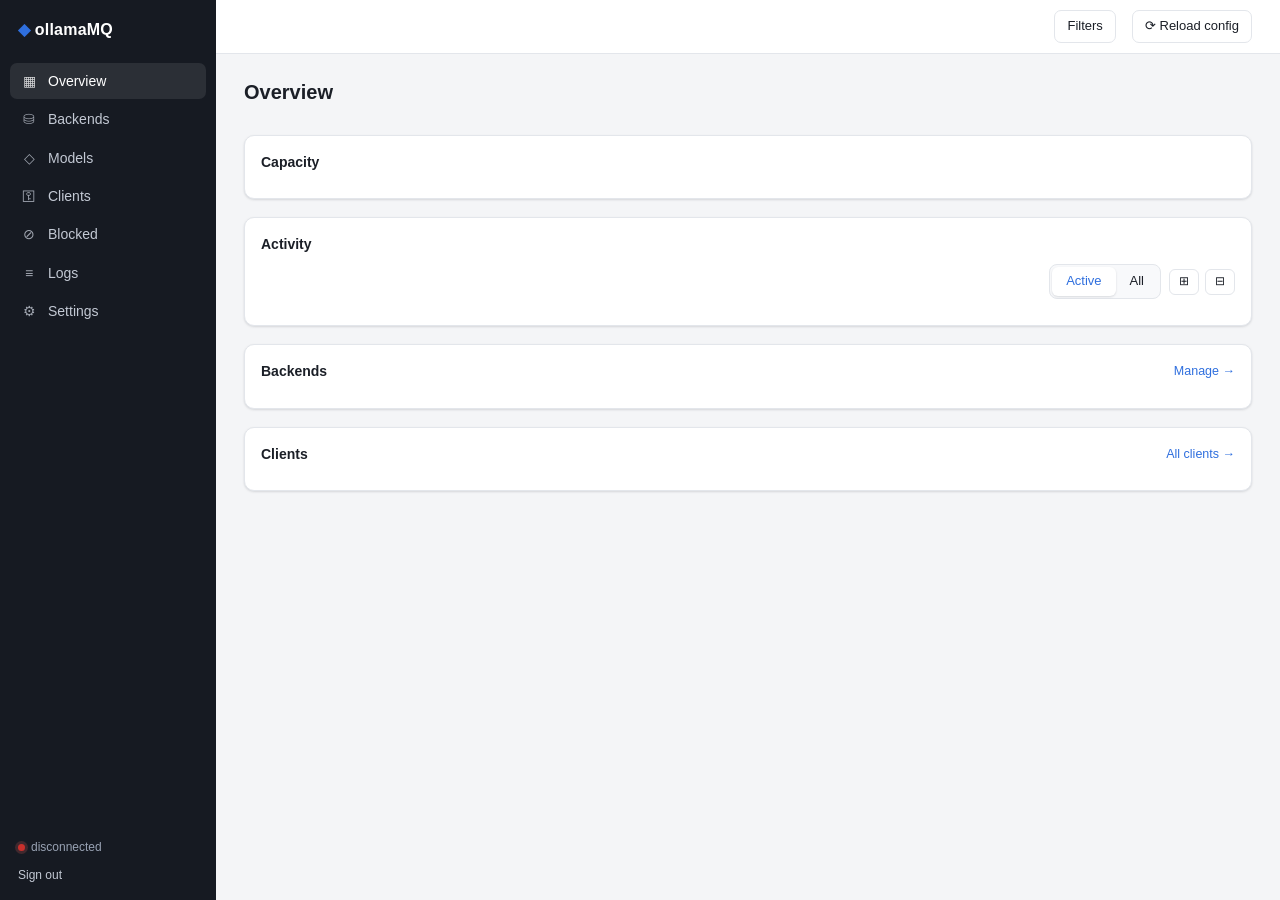
==== src/web/index.html @ c0bee3aa "audit: flags in every live view — logs, Activity, viewer, Settings The flagging surfaces from the ap" ====
<!doctype html>
<html lang="en">
<head>
<meta charset="utf-8">
<meta name="viewport" content="width=device-width, initial-scale=1">
<title>ollamaMQ</title>
<link rel="stylesheet" href="app.css">
<link rel="icon" href="favicon.svg" type="image/svg+xml">
<link rel="apple-touch-icon" href="apple-touch-icon.png">
</head>
<body>
<div class="shell">
  <aside class="nav" id="sidebar">
    <div class="brand"><span class="brand-mark">◆</span> ollamaMQ <span class="version" id="version"></span>
      <button class="nav-close" data-action="nav-close" aria-label="Close menu">✕</button></div>
    <nav>
      <a href="#overview" data-page="overview"><span class="ico">▦</span>Overview</a>
      <a href="#backends" data-page="backends"><span class="ico">⛁</span>Backends</a>
      <a href="#models" data-page="models"><span class="ico">◇</span>Models<span class="count" id="nav-models"></span></a>
      <a href="#clients" data-page="clients"><span class="ico">⚿</span>Clients<span class="count" id="nav-clients"></span></a>
      <a href="#blocked" data-page="blocked"><span class="ico">⊘</span>Blocked<span class="count" id="nav-blocked"></span></a>
      <a href="#logs" data-page="logs"><span class="ico">≡</span>Logs<span class="count" id="nav-logs"></span></a>
      <a href="#settings" data-page="settings"><span class="ico">⚙</span>Settings<span class="count" id="nav-settings"></span></a>
    </nav>
    <div class="nav-foot">
      <span class="live" id="live"><span class="dot"></span>live</span>
      <div class="whoami"><span id="whoami"></span>
        <button class="linkbtn signout" data-action="logout">Sign out</button></div>
    </div>
  </aside>
  <div class="nav-backdrop" data-action="nav-close"></div>

  <main>
    <header class="topbar">
      <button class="nav-toggle" id="nav-toggle" data-action="nav-open" aria-label="Open menu" aria-controls="sidebar" aria-expanded="false">☰</button>
      <span class="top-title" id="top-title">Overview</span>
      <div class="stats" id="stats"></div>
      <button class="btn" id="ov-filters" data-action="filters" title="Time, clients, backends and models">Filters<span class="fdot" id="f-dot" hidden></span></button>
      <button class="btn reload" data-action="reload-config" title="Re-read appconf.yaml and apply it" aria-label="Reload config">⟳<span class="reload-label"> Reload config</span></button>
    </header>

    <section class="page" id="page-overview">
      <div class="page-h">
        <h1>Overview</h1>
      </div>
      <div class="ov-status" id="ov-status"></div>
      <div class="panel"><div class="panel-h"><h2>Capacity</h2></div><div id="ov-capacity"></div></div>
      <div class="panel"><div class="panel-h"><h2>Activity</h2></div>
        <div id="ov-timeline"></div>
        <div class="page-tools" id="ov-req-tools">
          <div class="seg" id="ov-req-show" role="radiogroup" aria-label="Requests shown">
            <label><input type="radio" name="req-show" value="active" checked><span>Active</span></label>
            <label><input type="radio" name="req-show" value="all"><span>All</span></label>
          </div>
          <span class="btn-group" id="ov-fold">
            <button class="btn sm" data-action="fold-all" title="Expand all conversations" aria-label="Expand all conversations">⊞</button>
            <button class="btn sm" data-action="fold-none" title="Collapse all conversations" aria-label="Collapse all conversations">⊟</button>
          </span>
        </div>
        <div id="ov-now"></div></div>
      <div class="panel"><div class="panel-h"><h2>Backends</h2><a href="#backends" class="more">Manage →</a></div><div class="tscroll" id="ov-backends"></div></div>
      <div class="panel"><div class="panel-h"><h2>Clients</h2><a href="#clients" class="more">All clients →</a></div><div class="tscroll" id="ov-clients"></div></div>
    </section>

    <section class="page" id="page-backends">
      <div class="page-h">
        <h1>Backends</h1>
        <div class="page-tools"><button class="btn primary" data-action="add-backend" id="bk-add-backend" hidden>+ Add backend</button></div>
      </div>
      <div class="panel flush" id="backends"></div>
    </section>

    <section class="page" id="page-models">
      <div class="page-h">
        <h1>Models</h1>
        <div class="page-tools">
          <div class="seg" id="model-mode" role="radiogroup" aria-label="Policy">
            <label><input type="radio" name="model-mode" value="deny" checked><span>Serve all except hidden</span></label>
            <label><input type="radio" name="model-mode" value="allow"><span>Serve only allowed</span></label>
          </div>
          <button class="btn primary" data-action="add-rule">+ Add rule</button>
        </div>
      </div>
      <p class="hint">Hidden models are left out of <code>/v1/models</code> and <code>/api/tags</code>, and requests for them get <code>404 model not found</code> at once.
        A rule can apply to every backend or only some — then the model is still served by the others.</p>
      <div class="split models-split">
        <div class="panel flush">
          <div class="panel-toolbar">
            <input type="search" id="model-search" placeholder="Search models…" autocomplete="off">
            <div class="seg" id="model-show">
              <label><input type="radio" name="model-show" value="all" checked><span>All</span></label>
              <label><input type="radio" name="model-show" value="served"><span>Served</span></label>
              <label><input type="radio" name="model-show" value="hidden"><span>Hidden</span></label>
            </div>
          </div>
          <div id="model-list"></div>
        </div>
        <div class="panel" id="model-rules"></div>
      </div>
    </section>

    <section class="page" id="page-clients">
      <div class="page-h">
        <h1>Clients</h1>
        <div class="page-tools">
          <div class="seg" id="client-filter" role="radiogroup" aria-label="Show">
            <label><input type="radio" name="client-filter" value="all" checked><span>All</span></label>
            <label><input type="radio" name="client-filter" value="registered"><span>Registered</span></label>
            <label><input type="radio" name="client-filter" value="unregistered"><span>Unregistered</span></label>
          </div>
          <button class="btn" id="client-expand" data-action="expand-clients">Expand all</button>
          <button class="btn primary" data-action="new-client">+ New client</button>
        </div>
      </div>
      <p class="hint"><b>Registered</b> clients authenticate with their API keys and keep their settings across restarts.
        <b>Unregistered</b> ids come from <code>X-User-ID</code> (or the client's IP) and are shown while active.
        Open a client to manage its keys. A client or key marked <span class="badge warn">redacted</span> keeps its log
        entries but stores no request/response text; any single request can opt out the same way by sending the
        <code>X-Redact-Log</code> header. Requests send their key as
        <code>Authorization: Bearer &lt;key&gt;</code> or <code>X-Api-Key: &lt;key&gt;</code>.</p>
      <div class="panel flush" id="client-list"></div>
    </section>

    <section class="page" id="page-blocked">
      <h1>Blocked</h1>
      <div class="grid3">
        <div class="panel"><div class="panel-h"><h2>Disabled clients</h2></div><div id="blocked-clients"></div></div>
        <div class="panel"><div class="panel-h"><h2>Blocked ids</h2></div><div id="blocked-users"></div></div>
        <div class="panel"><div class="panel-h"><h2>IP addresses</h2></div><div id="blocked-ips"></div></div>
      </div>
    </section>

    <section class="page" id="page-logs">
      <div class="page-h">
        <h1>Logs</h1>
        <div class="toolbar">
          <input type="search" id="log-filter" placeholder="Filter by name, user, model, backend, info…" autocomplete="off">
          <div class="seg" id="log-group" role="radiogroup" aria-label="One row per conversation or per request">
            <label><input type="radio" name="log-group" value="session" checked><span>By conversation</span></label>
            <label><input type="radio" name="log-group" value="request"><span>By request</span></label>
          </div>
          <div class="seg" id="log-flag" role="radiogroup" aria-label="Show only flagged rows">
            <label><input type="radio" name="log-flag" value="all" checked><span>All</span></label>
            <label><input type="radio" name="log-flag" value="flagged"><span>⚑ Flagged</span></label>
          </div>
          <select id="log-dir">
            <option value="">All</option><option value="awaiting">Awaiting response</option><option value="CTL">Control</option>
          </select>
          <label class="check"><input type="checkbox" id="log-pause"> Pause</label>
        </div>
      </div>
      <div class="panel flush" id="logs"></div>
    </section>

    <section class="page" id="page-settings">
      <div class="page-h">
        <h1>Settings</h1>
        <div class="page-tools" id="set-tools"></div>
      </div>
      <p class="hint">Changes are saved into <code>appconf.yaml</code> itself; the previous version is kept as <code>appconf.yaml.bak</code> for “Undo last save”. Saving rewrites the file, so its comments do not survive it.
        Most apply at once; the ones marked <span class="badge warn">restart</span> wait for a restart.
        Backends are managed on the <a href="#backends">Backends page</a>.</p>
      <div id="set-banner"></div>
      <div id="set-form"></div>
      <p class="hint" id="set-version"></p>
      <datalist id="dl-set-models"></datalist>
    </section>
  </main>
</div>

<!-- Dialogs -->
<dialog id="dlg-filters">
  <form method="dialog">
    <h3>Filters</h3>
    <p>Applies to every panel on the Overview page.</p>
    <div id="f-time"></div>
    <div id="f-mode"></div>
    <div class="ftwo"><div id="f-clients"></div><div id="f-backends"></div></div>
    <div id="f-models"></div>
    <div id="f-priority"></div>
    <div class="dlg-actions">
      <button type="button" class="linkbtn" id="f-reset">Reset to defaults</button>
      <span style="flex:1"></span>
      <button value="cancel" class="btn" formnovalidate>Cancel</button>
      <button value="ok" class="btn primary">Apply</button>
    </div>
  </form>
</dialog>

<dialog id="dlg-client">
  <form method="dialog" data-form="client">
    <h3 data-title>New client</h3>
    <label>Name <input name="name" required pattern="[A-Za-z0-9._\-]{1,64}" placeholder="e.g. codex-laptop" autocomplete="off"></label>
    <p class="field-hint">Letters, digits, <code>. _ -</code>. Requests with this client's keys queue under this name.</p>
    <label>Note <input name="note" placeholder="optional" autocomplete="off"></label>
    <label class="check" data-only="edit"><input type="checkbox" name="disabled"> Disabled — its keys are rejected with 403</label>
    <label class="check" data-only="edit"><input type="checkbox" name="redact_log"> Redact log — do not save request/response text for this client</label>
    <p class="field-hint" data-only="edit">Log entries are still written — user, model, backend, status, size, session,
      timing — only the captured body text is left out, here and for every key of this client. Any single request can
      opt out the same way by sending the <code>X-Redact-Log</code> header. Lines already in the
      log file keep what they stored.</p>
    <div class="dlg-actions"><button value="cancel" class="btn" formnovalidate>Cancel</button><button value="ok" class="btn primary" data-submit>Create</button></div>
  </form>
</dialog>

<dialog id="dlg-key">
  <form method="dialog" data-form="key">
    <h3>Add API key</h3>
    <label>Client <select name="client"></select></label>
    <div class="seg">
      <label><input type="radio" name="mode" value="generate" checked><span>Generate</span></label>
      <label><input type="radio" name="mode" value="manual"><span>Enter key</span></label>
    </div>
    <label data-only="manual">Key <input name="key" placeholder="any string, 8–256 chars, no spaces" autocomplete="off" spellcheck="false"></label>
    <label>Label <input name="label" placeholder="optional, e.g. laptop" autocomplete="off"></label>
    <label class="check"><input type="checkbox" name="redact_log"> Redact log — do not save request/response text for this key</label>
    <div class="dlg-actions"><button value="cancel" class="btn" formnovalidate>Cancel</button><button value="ok" class="btn primary">Add key</button></div>
  </form>
</dialog>

<dialog id="dlg-key-edit">
  <form method="dialog" data-form="key-edit">
    <h3 data-title>Edit key</h3>
    <label>Key <span class="keyrow"><input name="key" readonly autocomplete="off" spellcheck="false">
      <button type="button" class="iconbtn" data-action="copy-shown" title="Copy the key" aria-label="Copy the key">⧉</button></span></label>
    <p class="field-hint">The key string itself never changes — <b>Delete</b> it and hand out a new one.</p>
    <label>Label <input name="label" placeholder="optional, e.g. laptop" autocomplete="off"></label>
    <label class="check"><input type="checkbox" name="redact_log"> Redact log — do not save request/response text for this key</label>
    <p class="field-hint">A key can only switch capture off: if its client is marked
      <span class="badge warn">redacted</span>, its keys stay covered whatever they say here. The <code>X-Redact-Log</code>
      header likewise hides a single request only.</p>
    <div class="dlg-actions"><button value="cancel" class="btn" formnovalidate>Cancel</button><button value="ok" class="btn primary">Save</button></div>
  </form>
</dialog>

<dialog id="dlg-key-created">
  <form method="dialog">
    <h3>Key created</h3>
    <p>Key for <b data-client></b>. It stays visible on the client page too.</p>
    <div class="keybox"><code data-key></code><button type="button" class="iconbtn bordered" data-action="copy-created" title="Copy the key" aria-label="Copy the key">⧉</button></div>
    <div class="dlg-actions"><button value="ok" class="btn primary">Done</button></div>
  </form>
</dialog>

<dialog id="dlg-load">
  <form method="dialog" data-form="load">
    <h3 data-title>Load model</h3>
    <p class="field-hint" data-backend></p>
    <label>Model <input name="model" list="dl-models" required autocomplete="off" spellcheck="false"></label>
    <datalist id="dl-models"></datalist>
    <div class="dlg-actions"><button value="cancel" class="btn" formnovalidate>Cancel</button><button value="ok" class="btn primary" data-submit>Load</button></div>
  </form>
</dialog>

<dialog id="dlg-rule">
  <form method="dialog" data-form="rule">
    <h3>Add rule</h3>
    <label>Pattern <input name="pattern" required placeholder="e.g. *-GGUF:Q4*  or  codellama:34b" autocomplete="off" spellcheck="false"></label>
    <p class="field-hint"><code>*</code> matches anything, <code>?</code> one character; case-insensitive. Matched against the model names backends list.</p>
    <label>Action <select name="action">
      <option value="hide">Hide matching models</option>
      <option value="allow">Allow matching models (used in "Serve only allowed")</option>
    </select></label>
    <label>Applies to <select name="scope"><option value="">All backends</option></select></label>
    <div class="rule-preview" data-preview></div>
    <div class="dlg-actions"><button value="cancel" class="btn" formnovalidate>Cancel</button><button value="ok" class="btn primary" data-submit>Add rule</button></div>
  </form>
</dialog>

<dialog id="dlg-confirm">
  <form method="dialog">
    <h3 data-title>Are you sure?</h3>
    <p data-body></p>
    <div class="dlg-actions"><button value="cancel" class="btn">Cancel</button><button value="ok" class="btn danger" data-submit>Confirm</button></div>
  </form>
</dialog>

<dialog id="dlg-log" class="logview">
  <div class="lv-head">
    <div class="lv-title"><b data-title>Conversation</b><span class="lv-sub" data-sub></span></div>
    <div class="lv-tools">
      <div class="seg" id="lv-fmt" role="radiogroup" aria-label="Format" title="Raw stores as captured, Formatted as a transcript">
        <label><input type="radio" name="lv-fmt" value="raw"><span>Raw</span></label>
        <label><input type="radio" name="lv-fmt" value="fmt"><span>Formatted</span></label>
      </div>
      <label class="inc" title="incremental: each request shows only what it added; unchecked: the full prompt with re-sent messages dimmed"><input type="checkbox" id="lv-inc" data-action="lv-inc"> Incremental</label>
      <label class="inc" title="auto-refresh: check for new turns every few seconds — open blocks, folds and your scroll position are kept"><input type="checkbox" id="lv-auto" data-action="lv-auto"> Auto-refresh</label>
      <button class="btn sm" id="lv-dl" title="download this conversation (the format above decides which)">⤓ Download</button>
      <button class="btn sm" id="lv-jump" title="show the request tree">≣ Jump</button>
      <button class="btn sm" id="lv-reload" title="reload — pull in the newest turns">⟳</button>
      <div class="lv-nav">
        <button class="btn sm" id="lv-first" title="first request" aria-label="first request">⏮</button>
        <button class="btn sm" id="lv-prev" title="previous request" aria-label="previous request">‹</button>
        <button class="btn sm" id="lv-next" title="next request" aria-label="next request">›</button>
        <button class="btn sm" id="lv-last" title="last request" aria-label="last request">⏭</button>
      </div>
    </div>
    <button class="btn sm lv-close" data-action="log-close" aria-label="Close">X</button>
  </div>
  <div class="lv-shell">
    <div class="lv-body"><div class="lv-wrap" data-content></div></div>
    <div class="lv-grip" id="lv-grip" role="separator" aria-orientation="vertical" tabindex="0"
      aria-label="Resize the request tree" title="Drag to resize the tree · double-click or Home to reset" hidden></div>
    <aside class="lv-rail" id="lv-rail" aria-label="Jump to request" hidden></aside>
  </div>
</dialog>

<dialog id="dlg-backend">
  <form method="dialog" data-form="backend">
    <h3 data-title>Add backend</h3>
    <label>URL <input name="url" required placeholder="http://192.168.1.20:8000" autocomplete="off" spellcheck="false"></label>
    <p class="field-hint" data-only="edit">The address identifies the backend; to change it, remove this one and add the new address.</p>
    <label>Name <input name="name" maxlength="40" placeholder="optional, e.g. gpu-box" autocomplete="off"></label>
    <p class="field-hint">Shown instead of the address everywhere in the UI.</p>
    <label>Token <input name="token" type="password" autocomplete="new-password" placeholder="optional"></label>
    <p class="field-hint">Sent to the backend as <code>Authorization: Bearer …</code>.</p>
    <label class="check" data-only="token-set"><input type="checkbox" name="clear_token"> Remove the saved token</label>
    <label>Type <select name="kind">
      <option value="">Detect automatically</option>
      <option value="systemone">System One (Laya and other servers that list no models)</option>
    </select></label>
    <label class="check"><input type="checkbox" name="redact_log"> Redact log — do not save response text from this backend</label>
    <p class="field-hint">Log entries stay — user, model, status, size, timing — only the captured response text is
      left out. A request's own text is logged before a backend is chosen, so it is covered by the client/key
      setting, not by this one.</p>
    <div class="test-row"><button type="button" class="btn sm" data-action="test-backend">Test connection</button><span class="test-result" data-test></span></div>
    <div class="dlg-actions"><button value="cancel" class="btn" formnovalidate>Cancel</button><button value="ok" class="btn primary" data-submit>Add backend</button></div>
  </form>
</dialog>

<dialog id="dlg-password">
  <form method="dialog" data-form="password">
    <h3>Change admin password</h3>
    <label>Current password <input name="current" type="password" required autocomplete="current-password"></label>
    <label>New password <input name="new" type="password" required minlength="12" autocomplete="new-password"></label>
    <p class="field-hint">At least 12 characters. Stored as an argon2id hash in <code>appconf.yaml</code>; it replaces the password from the environment or appconf.yaml (delete the hash and restart to get it back).</p>
    <label>Repeat new password <input name="repeat" type="password" required minlength="12" autocomplete="new-password"></label>
    <label class="check"><input type="checkbox" name="others" checked> Sign out all other sessions</label>
    <div class="dlg-actions"><button value="cancel" class="btn" formnovalidate>Cancel</button><button value="ok" class="btn primary">Change password</button></div>
  </form>
</dialog>

<div class="toasts" id="toasts"></div>

<script src="app.js"></script>
</body>
</html>
---- src/web/app.css ----
:root {
  --bg: #f4f5f7;
  --surface: #ffffff;
  --surface-2: #f8f9fb;
  --border: #e3e6eb;
  --text: #1b1f27;
  --muted: #667085;
  --faint: #98a2b3;
  --accent: #2f6fde;
  --accent-soft: #e8f0fd;
  --ok: #138a4c;
  --ok-soft: #e4f5ec;
  --warn: #b26b00;
  --warn-soft: #fdf1dc;
  --bad: #c9302c;
  --bad-soft: #fbe7e6;
  /* The decode stage's own green — deliberately not --ok (a softer teal, the
     colour decoding had before the short blue-prefill experiment). */
  --decode: #1baf7a;
  /* A client's context-compaction request. Every status hue is taken (blue
     waiting, amber prefill, teal decode, red error, violet/berry priority) and
     so are the eight client identity hues, so this one is deliberately neutral
     graphite and carries its meaning as a stripe pattern, not as a hue. */
  --compact: #5b6478;
  --compact-soft: #eceef2;
  --vip: #8a3ffc;
  --vip-soft: #f1e8ff;
  /* The two priority levels. Deliberately two different hues and neither a stage
     colour (blue waiting, amber prefill, teal decode, red error) nor a client
     swatch: violet for `top`, berry for `high`, grey for "no priority yet". */
  --pri-top: #7c3aed;
  --pri-high: #b0185f;
  --nav-bg: #161a22;
  --nav-text: #c3c9d4;
  --nav-active: #ffffff;
  /* Client colours on the Overview (names are always printed beside them).
     Deliberately avoids every status hue in use — accent blue (waiting),
     --warn amber (prefill), the --decode teal, --bad red (error) and --vip
     violet — so an identity swatch can never be misread as a stage. */
  --c1: #0891b2;   /* cyan  */
  --c2: #db2777;   /* pink  */
  --c3: #ea580c;   /* orange */
  --c4: #a21caf;   /* orchid */
  --c5: #65a30d;   /* lime   */
  --c6: #b08144;   /* sand   */
  --c7: #b3552e;   /* terracotta */
  --c8: #9d174d;   /* berry  */
  --c-other: #98a2b3;
  --shadow: 0 1px 2px rgba(16, 24, 40, .06), 0 1px 3px rgba(16, 24, 40, .08);
  --sans: -apple-system, BlinkMacSystemFont, "Segoe UI", Inter, Roboto, sans-serif;
  --mono: ui-monospace, "SF Mono", "JetBrains Mono", Menlo, Consolas, monospace;
  color-scheme: light;
}
@media (prefers-color-scheme: dark) {
  :root {
    --bg: #0f1218;
    --surface: #171b23;
    --surface-2: #1c212b;
    --border: #2a303c;
    --text: #e6e9ef;
    --muted: #98a2b3;
    --faint: #667085;
    --accent: #6b9cff;
    --accent-soft: #1d2a44;
    --ok: #3ccf7f;
    --ok-soft: #12291d;
    --warn: #f0b044;
    --warn-soft: #2e2412;
    --bad: #ff6b66;
    --bad-soft: #321716;
    --decode: #199e70;
    --compact: #939cb0;
    --compact-soft: #262c38;
    --vip: #b48cff;
    --vip-soft: #261b3d;
    --pri-top: #b48cff;
    --pri-high: #f472b6;
    --nav-bg: #0b0d12;
    --c1: #22d3ee;   /* cyan  */
    --c2: #f472b6;   /* pink  */
    --c3: #fb923c;   /* orange */
    --c4: #e879f9;   /* orchid */
    --c5: #a3e635;   /* lime   */
    --c6: #e6c88f;   /* sand   */
    --c7: #e07a52;   /* terracotta */
    --c8: #fb7185;   /* rose */
    --c-other: #667085;
    --shadow: none;
    color-scheme: dark;
  }
}

* { box-sizing: border-box; }
html, body { margin: 0; height: 100%; }
body {
  background: var(--bg);
  color: var(--text);
  font: 14px/1.45 var(--sans);
}
code, .mono { font-family: var(--mono); font-size: 12.5px; }
a { color: var(--accent); text-decoration: none; }
h1 { font-size: 20px; margin: 0 0 16px; font-weight: 650; }
h2 { font-size: 14px; margin: 0; font-weight: 600; }
h3 { font-size: 16px; margin: 0 0 14px; }

/* Shell */
.shell {
  display: grid; grid-template-columns: 216px minmax(0, 1fr); min-height: 100%;
  /* nav colour runs the full height even when the page outgrows the viewport */
  background: linear-gradient(to right, var(--nav-bg) 216px, transparent 216px);
}
.nav {
  background: var(--nav-bg); color: var(--nav-text);
  display: flex; flex-direction: column; position: sticky; top: 0; height: 100vh;
}
.brand { color: #fff; font-weight: 700; font-size: 16px; padding: 18px 18px 22px; letter-spacing: .2px; }
.brand-mark { color: var(--accent); }
.version { color: var(--faint); font-weight: 400; font-size: 11px; margin-left: 4px; }
.nav nav { display: flex; flex-direction: column; gap: 2px; padding: 0 10px; }
.nav nav a {
  white-space: nowrap;
  display: flex; align-items: center; gap: 10px; color: var(--nav-text);
  padding: 8px 10px; border-radius: 7px; font-weight: 500;
}
.nav nav a:hover { background: rgba(255,255,255,.05); color: #fff; }
.nav nav a.active { background: rgba(255,255,255,.09); color: var(--nav-active); }
.nav .ico { width: 18px; text-align: center; opacity: .8; }
.nav .count { margin-left: auto; font-size: 11px; background: rgba(255,255,255,.1); padding: 0 7px; border-radius: 9px; }
.nav .count:empty { display: none; }
.nav-foot { margin-top: auto; padding: 16px 18px; font-size: 12px; }
.live { display: inline-flex; align-items: center; gap: 6px; color: var(--faint); }
.live .dot { width: 7px; height: 7px; border-radius: 50%; background: var(--ok); box-shadow: 0 0 0 3px rgba(60,207,127,.18); }
.live.down .dot { background: var(--bad); box-shadow: 0 0 0 3px rgba(255,107,102,.18); }

main { min-width: 0; }
.topbar {
  display: flex; align-items: center; gap: 16px; padding: 10px 28px;
  background: var(--surface); border-bottom: 1px solid var(--border); position: sticky; top: 0; z-index: 5;
}
.stats { display: flex; flex-wrap: wrap; gap: 6px 18px; flex: 1; font-size: 13px; }
.stat { display: inline-flex; gap: 6px; align-items: baseline; color: var(--muted); }
.stat b { color: var(--text); font-variant-numeric: tabular-nums; }
.stat.q b { color: var(--warn); } .stat.ok b { color: var(--ok); } .stat.bad b { color: var(--bad); }
.stat.vip b { color: var(--vip); }
/* The window's compaction count: same graphite as the stage it counts. */
.stat.cmp, .stat.cmp b { color: var(--compact); }
.page { display: none; padding: 24px 28px 48px; max-width: 1400px; }
.page.active { display: block; }
.page-h { display: flex; align-items: center; justify-content: space-between; gap: 16px; margin-bottom: 16px; flex-wrap: wrap; }
.page-h h1 { margin: 0; }
.hint { color: var(--muted); margin: -8px 0 16px; }

/* Panels & cards */
.panel { background: var(--surface); border: 1px solid var(--border); border-radius: 10px; box-shadow: var(--shadow); padding: 16px; margin-bottom: 18px; min-width: 0; }
.panel.flush { padding: 0; overflow: hidden; }
.panel-h { display: flex; justify-content: space-between; align-items: center; margin-bottom: 10px; }
.more { font-size: 12.5px; }
.grid2 { display: grid; grid-template-columns: 1fr 1fr; gap: 18px; }
.grid2 > .panel { margin-bottom: 0; } .grid2 { margin-bottom: 18px; }

/* Tables */
table { width: 100%; border-collapse: collapse; }
th { text-align: left; font-size: 11.5px; text-transform: uppercase; letter-spacing: .5px; color: var(--muted); font-weight: 600; padding: 10px 14px; background: var(--surface-2); border-bottom: 1px solid var(--border); white-space: nowrap; }
td { padding: 9px 14px; border-bottom: 1px solid var(--border); vertical-align: middle; }
tr:last-child > td { border-bottom: none; }
td.num, th.num { text-align: right; font-variant-numeric: tabular-nums; white-space: nowrap; }
td.actions { text-align: right; white-space: nowrap; }
tr.clickable { cursor: pointer; }
tr.clickable:hover > td { background: var(--surface-2); }
tr.selected > td { background: var(--accent-soft); }
.panel:not(.flush) table td:first-child, .panel:not(.flush) table th:first-child { padding-left: 0; }
.panel:not(.flush) table td:last-child, .panel:not(.flush) table th:last-child { padding-right: 0; }
.panel:not(.flush) th { background: none; }
.empty { color: var(--faint); padding: 22px; text-align: center; }
.panel:not(.flush) .empty { padding: 14px 0; }
.dim { color: var(--muted); }
.trunc { max-width: 380px; white-space: nowrap; overflow: hidden; text-overflow: ellipsis; }

/* Badges / dots */
.badge { display: inline-block; font-size: 11px; font-weight: 600; padding: 1px 7px; border-radius: 9px; background: var(--surface-2); color: var(--muted); border: 1px solid var(--border); vertical-align: 1px; white-space: nowrap; }
.badge.ok { background: var(--ok-soft); color: var(--ok); border-color: transparent; }
.badge.warn { background: var(--warn-soft); color: var(--warn); border-color: transparent; }
.badge.bad { background: var(--bad-soft); color: var(--bad); border-color: transparent; }
.badge.vip { background: var(--vip-soft); color: var(--vip); border-color: transparent; }
.badge.accent { background: var(--accent-soft); color: var(--accent); border-color: transparent; }
/* queued: the outlined twin of the graph's hollow waiting chip */
.badge.q { background: transparent; color: var(--accent); border-color: var(--accent); }
/* decoding / generating — the stage's own teal, matching the graph chip */
.badge.dec { background: color-mix(in srgb, var(--decode) 14%, transparent); color: var(--decode); border-color: transparent; }
/* A summarization request, wherever it is named: graph row label, Details
   header, the conversation viewer's request header. */
.badge.cmp { background: var(--compact-soft); color: var(--compact); border-color: transparent; }
.tl-lab .cmp { color: var(--compact); font-weight: 700; margin-right: 4px; }
.tl-lab .unl { color: var(--faint); font-weight: 500; font-size: 10.5px; }
.det-h .cmp, .turn-h .cmp { color: var(--compact); font-weight: 700; }
/* Session priority: one glyph, colour carries the level, no pill and no word —
   the tooltip says what it means and what a click does. `top` violet ▲, `high`
   berry △, and a grey ○ for "nothing yet": every live session wears one, because
   a control that only appears once a session already has priority is not a
   control. Where it is a control it is a span with the click action, since a
   Details header is itself a button and cannot hold one. */
.pri { cursor: default; font-weight: 700; }
.pri.top { color: var(--pri-top); }
.pri.high { color: var(--pri-high); }
.pri.normal { color: var(--faint); }
.pri[data-action] { cursor: pointer; padding: 0 .18em; }
.pri[data-action]:hover { text-decoration: underline; text-underline-offset: 2px; }
/* A graph lane is 132px holding a swatch, a name and a tag already, so priority
   there is a bare glyph after the name, with the level in the tooltip. */
.tl-lab .pri { font-size: 10px; }
.ov-status .pri-count { color: var(--pri-top); font-weight: 650; }
.sdot { display: inline-block; width: 8px; height: 8px; border-radius: 50%; background: var(--faint); margin-right: 8px; vertical-align: 1px; }
.sdot.on { background: var(--ok); } .sdot.off { background: var(--bad); }
.dir { font-family: var(--mono); font-size: 11.5px; font-weight: 700; }
.dir.IN { color: var(--accent); } .dir.OUT { color: var(--ok); } .dir.CTL { color: var(--vip); }
.st-ok { color: var(--ok); } .st-bad { color: var(--bad); } .st-warn { color: var(--warn); }
.meter { display: inline-block; width: 46px; height: 6px; border-radius: 3px; background: var(--border); vertical-align: middle; margin-left: 8px; overflow: hidden; }
.meter > i { display: block; height: 100%; background: var(--warn); }

/* Buttons */
.btn {
  font: inherit; font-size: 13px; font-weight: 500; color: var(--text);
  background: var(--surface); border: 1px solid var(--border); border-radius: 7px;
  padding: 6px 12px; cursor: pointer; white-space: nowrap;
}
.btn:hover { background: var(--surface-2); }
.btn.primary { background: var(--accent); border-color: var(--accent); color: #fff; }
.btn.primary:hover { filter: brightness(1.08); }
.btn.danger { color: var(--bad); }
.btn.danger.solid, dialog .btn.danger { background: var(--bad); border-color: var(--bad); color: #fff; }
.btn.sm { font-size: 12px; padding: 3px 9px; border-radius: 6px; }
.btn.on-vip { background: var(--vip-soft); color: var(--vip); border-color: transparent; }
.btn.on-boost { background: var(--warn-soft); color: var(--warn); border-color: transparent; }
.btn:disabled { opacity: .45; cursor: default; }
.btn-group { display: inline-flex; gap: 6px; }
/* The fold pair never splits — wrap as a unit, never internally. */
#ov-fold { flex: none; flex-wrap: nowrap; }
/* .btn-group's display would override the UA [hidden] rule. */
#ov-fold[hidden] { display: none; }
/* Activity controls live under the graph, right-aligned; wrap as units. */
#ov-req-tools { justify-content: flex-end; gap: 8px; margin: 2px 0 10px; }
/* Inline label editor: sized so the Label column cannot stretch the table. */
/* Icon-only action (key reveal, copy): a square the size of a small button, no
   frame until hovered. It says nothing in words, so the name lives in `title`
   and `aria-label` — both are required wherever this class is used. */
.iconbtn { font: inherit; font-size: 14px; line-height: 1; color: var(--muted); background: none;
  border: 1px solid transparent; border-radius: 6px; width: 27px; height: 26px; padding: 0;
  cursor: pointer; vertical-align: middle; }
.iconbtn:hover { background: var(--surface-2); border-color: var(--border); color: var(--text); }
.iconbtn.bordered { border-color: var(--border); background: var(--surface); }
/* A read-only key field with its copy button beside it. */
.keyrow { display: flex; gap: 7px; align-items: center; }
.keyrow input { flex: 1; }
.linkbtn { background: none; border: none; color: var(--accent); cursor: pointer; font: inherit; padding: 0; }

/* Backends */
.bk-row > td { cursor: pointer; }
.bk-row:hover > td { background: var(--surface-2); }
.caret { display: inline-block; width: 16px; color: var(--faint); }
.bk-url { font-family: var(--mono); font-size: 12.5px; white-space: nowrap; }
.bk-name { font-weight: 600; white-space: nowrap; }
.bk-addr { font: 11.5px var(--mono); color: var(--faint); margin-left: 7px; white-space: nowrap; }
.bk-detail > td { background: var(--surface-2); padding: 14px 18px 18px 42px; }
.bk-detail-h { display: flex; align-items: center; gap: 10px; margin-bottom: 10px; flex-wrap: wrap; }
.bk-detail-h .sp { flex: 1; }
.models { display: grid; grid-template-columns: repeat(auto-fill, minmax(min(320px, 100%), 1fr)); gap: 8px; }
.model { display: flex; align-items: center; gap: 8px; background: var(--surface); border: 1px solid var(--border); border-radius: 8px; padding: 7px 10px; min-width: 0; }
.model .name { font-family: var(--mono); font-size: 12.5px; flex: 1; min-width: 0; overflow: hidden; text-overflow: ellipsis; white-space: nowrap; }
.model.loaded { border-color: color-mix(in srgb, var(--ok) 45%, var(--border)); }
.op { display: inline-flex; align-items: center; gap: 6px; }
.spin { width: 10px; height: 10px; border: 2px solid var(--warn); border-right-color: transparent; border-radius: 50%; animation: spin .8s linear infinite; }
@keyframes spin { to { transform: rotate(360deg); } }

/* Clients */
.split { display: grid; grid-template-columns: minmax(360px, 440px) minmax(0, 1fr); gap: 18px; align-items: start; }
.client-name { font-weight: 600; }
.client-sub { color: var(--muted); font-size: 12px; }
/* Clients: a key is the second level of its client's row — a band under the
   client, indented like a backend's model list. */
tr.key-row > td { background: var(--surface-2); padding-top: 7px; padding-bottom: 7px; }
tr.key-row > td.keycell { padding-left: 30px; }
.key-row .keyval { background: var(--surface); }
/* The open client row runs into its key band instead of sitting above it. */
#client-list tr.clickable.open > td { border-bottom: none; }
/* A client row carries seven controls: on a narrow page they wrap onto a
   second line inside the cell instead of pushing the table off screen. */
#client-list td.actions { white-space: normal; }
#client-list td.actions .btn-group { flex-wrap: wrap; justify-content: flex-end; }
.keyval { font-family: var(--mono); font-size: 12.5px; background: var(--surface-2); border: 1px solid var(--border); border-radius: 6px; padding: 2px 8px; word-break: break-all; }
.keycell { max-width: 340px; }
.nowrap { white-space: nowrap; }
.tscroll { overflow-x: auto; }
.section-h { display: flex; align-items: center; justify-content: space-between; margin: 6px 0 8px; }
.section-h h2 { font-size: 13px; text-transform: uppercase; letter-spacing: .5px; color: var(--muted); }

/* Logs */
.toolbar { display: flex; gap: 8px; align-items: center; flex-wrap: wrap; }
input, select {
  font: inherit; font-size: 13px; color: var(--text); background: var(--surface);
  border: 1px solid var(--border); border-radius: 7px; padding: 6px 10px;
}
input:focus, select:focus { outline: 2px solid var(--accent-soft); border-color: var(--accent); }
#log-filter { width: 300px; }
/* The group switch shares the toolbar row with the filter box, the select and
   Pause, so it drops the margin that spaces a standalone switch and matches
   their height instead of riding above the row. */
.toolbar .seg { margin-bottom: 0; }
.toolbar .seg span { padding: 4px 12px; }
.check { display: inline-flex; align-items: center; gap: 6px; color: var(--muted); font-size: 13px; }
/* Shown on the Logs page when the conversation log could not be opened at boot:
   the rows are real requests, but there is nothing behind them to open. */
.capnote {
  margin: 0 0 10px; padding: 9px 12px; border-radius: 8px; font-size: 13px;
  background: var(--warn-soft); color: var(--warn); border: 1px solid transparent;
}
.capnote code { font-family: var(--mono); font-size: 12px; }
/* The session a grouped Logs row belongs to, next to its client. */
.logs .sess { margin-left: 5px; font: 600 11px var(--mono); color: var(--accent);
  background: var(--accent-soft); border-radius: 8px; padding: 1px 6px; white-space: nowrap; }
.logs td { font-size: 13px; }
.logs td.time { font-family: var(--mono); font-size: 12px; color: var(--muted); white-space: nowrap; }

/* Dialogs */
dialog {
  border: 1px solid var(--border); border-radius: 12px; padding: 22px; width: min(460px, calc(100vw - 32px));
  background: var(--surface); color: var(--text); box-shadow: 0 20px 50px rgba(0,0,0,.25);
}
dialog::backdrop { background: rgba(10, 14, 22, .45); }
/* A modal fills the viewport, so the page behind it must not scroll or show
   its scrollbar — that bar belonged to the log entries list and misled users. */
html:has(dialog[open]) { overflow: hidden; }
dialog label:not(.check) { display: block; font-size: 12.5px; font-weight: 600; color: var(--muted); margin-bottom: 12px; }
dialog label:not(.check) input, dialog label:not(.check) select { display: block; width: 100%; margin-top: 5px; font-weight: 400; }
dialog .check { margin-bottom: 12px; }
dialog p { color: var(--muted); margin: 0 0 14px; }
/* --- Filters modal: time row, identity toggle, checkbox lists side by side. --- */
#ov-filters .fdot { width: 7px; height: 7px; border-radius: 50%; background: var(--warn); margin-left: 6px; }
#ov-filters.on { color: var(--accent); border-color: var(--accent); }
#dlg-filters { width: min(680px, 94vw); }
#dlg-filters h3 { margin: 0 0 2px; }
#dlg-filters .fhead { display: flex; align-items: baseline; gap: 10px; margin: 12px 0 5px; }
#dlg-filters .fhead b { font-size: 12.5px; color: var(--text); }
#dlg-filters .fhead .hint { font-size: 11.5px; color: var(--faint); }
#dlg-filters .frow { display: flex; gap: 8px; align-items: center; flex-wrap: wrap; }
#dlg-filters .frow .seg { margin-bottom: 0; }
#dlg-filters .fhead .ftog { margin-left: auto; font-size: 11.5px; color: var(--faint); white-space: nowrap; }
#dlg-filters .frow input[type=text] { width: 64px; margin-top: 0; display: inline; }
#dlg-filters .frow select { width: auto; margin-top: 0; }
#dlg-filters .ftwo { display: flex; gap: 18px; flex-wrap: wrap; }
#dlg-filters .ftwo > div { flex: 1 1 250px; min-width: 0; }
#dlg-filters .flist { border: 1px solid var(--border); border-radius: 8px;
  max-height: 170px; overflow: auto; margin: 5px 0 6px; padding: 3px; }
#dlg-filters .flist label.check { display: flex; align-items: center; gap: 8px;
  margin: 0; padding: 3px 8px; border-radius: 6px; font-size: 13px; font-weight: 400; }
#dlg-filters .flist label.check:hover { background: var(--surface-2); }
#dlg-filters .flist input { width: auto; margin: 0; }
#dlg-filters .fcount { font-size: 11.5px; color: var(--faint); margin: 0 0 2px; }
#dlg-filters .dlg-actions { display: flex; align-items: center; gap: 8px; }
.field-hint { font-size: 12px; margin: -6px 0 12px !important; color: var(--faint) !important; }
.dlg-actions { display: flex; justify-content: flex-end; gap: 8px; margin-top: 18px; }
.seg { display: inline-flex; border: 1px solid var(--border); border-radius: 8px; padding: 2px; margin-bottom: 14px; background: var(--surface-2); }
/* In the top bar the segment sits on the Reload button's line: no legacy
   header margin, same height as the button (32px). */
.topbar .seg { margin-bottom: 0; }
.topbar .seg span { padding: 4px 14px; }
.seg label { margin: 0 !important; color: var(--text) !important; }
.seg input { display: none !important; }
.seg span { display: block; padding: 5px 14px; border-radius: 6px; cursor: pointer; font-size: 13px; font-weight: 500; }
.seg input:checked + span { background: var(--surface); box-shadow: var(--shadow); color: var(--accent); }
.keybox { display: flex; gap: 8px; align-items: center; background: var(--surface-2); border: 1px solid var(--border); border-radius: 8px; padding: 10px 12px; }
.keybox code { flex: 1; word-break: break-all; }
dialog.drawer {
  margin: 0 0 0 auto; height: 100vh; max-height: 100vh; width: min(720px, 100vw);
  border-radius: 0; border-width: 0 0 0 1px; display: none; flex-direction: column;
}
dialog.drawer[open] { display: flex; }
dialog.drawer form { display: flex; flex-direction: column; height: 100%; min-height: 0; }
.drawer-h { display: flex; justify-content: space-between; align-items: center; margin-bottom: 12px; }
.drawer-h h3 { margin: 0; }
.kv { display: grid; grid-template-columns: max-content 1fr; gap: 6px 16px; margin: 0 0 14px; font-size: 13px; }
.kv dt { color: var(--muted); } .kv dd { margin: 0; }
pre.content {
  flex: 1; min-height: 0; overflow: auto; margin: 0; padding: 14px; background: var(--surface-2);
  border: 1px solid var(--border); border-radius: 8px; font: 12px/1.5 var(--mono); white-space: pre-wrap; word-break: break-word;
}

/* Toasts */
.toasts { position: fixed; right: 20px; bottom: 20px; display: flex; flex-direction: column; gap: 8px; z-index: 50; }
.toast {
  background: var(--surface); border: 1px solid var(--border); border-left: 4px solid var(--ok);
  border-radius: 8px; padding: 10px 14px; box-shadow: 0 8px 24px rgba(0,0,0,.15); max-width: 420px; font-size: 13px;
  animation: slide .18s ease-out;
}
.toast.bad { border-left-color: var(--bad); }
@keyframes slide { from { transform: translateY(8px); opacity: 0; } }

@media (max-width: 1100px) {
  .grid2, .split { grid-template-columns: 1fr; }
}
/* Phone-only chrome: hidden on wider screens. */
.nav-toggle, .top-title, .nav-close, .nav-backdrop { display: none; }
.nav-toggle, .nav-close {
  background: none; border: none; color: inherit; font: inherit; font-size: 20px; line-height: 1;
  width: 36px; height: 36px; border-radius: 8px; cursor: pointer; align-items: center; justify-content: center;
}
.nav-toggle:hover { background: var(--surface-2); }
.nav-close { color: var(--nav-text); margin-left: auto; font-size: 16px; }
.nav-close:hover { background: rgba(255,255,255,.08); }

@media (max-width: 720px) {
  .shell { grid-template-columns: minmax(0, 1fr); background: none; }

  /* Sidebar becomes an off-canvas drawer behind the ☰ button. */
  .nav {
    position: fixed; inset: 0 auto 0 0; width: min(280px, 84vw); height: 100%; z-index: 40;
    transform: translateX(-100%); transition: transform .2s ease; visibility: hidden;
  }
  body.nav-open .nav { transform: none; visibility: visible; box-shadow: 0 0 40px rgba(0,0,0,.35); }
  .brand { display: flex; align-items: center; gap: 6px; padding: 12px 10px 16px 18px; }
  .nav-close { display: inline-flex; }
  .nav nav a { padding: 11px 12px; }
  .nav-backdrop {
    display: block; position: fixed; inset: 0; z-index: 30; background: rgba(10, 14, 22, .45);
    opacity: 0; pointer-events: none; transition: opacity .2s ease;
  }
  body.nav-open .nav-backdrop { opacity: 1; pointer-events: auto; }
  body.nav-open { overflow: hidden; }

  /* Top bar: menu button, page title, reload; the stats wrap underneath. */
  .topbar { flex-wrap: wrap; gap: 4px 10px; padding: 8px 12px 10px; }
  .nav-toggle { display: inline-flex; margin-left: -4px; }
  .top-title { display: block; flex: 1; min-width: 0; font-weight: 650; font-size: 16px; }
  .reload-label { display: none; }
  .btn.reload { padding: 6px 10px; }
  .stats { order: 3; flex-basis: 100%; gap: 2px 12px; font-size: 12.5px; padding: 0 4px; }

  /* Page titles move to the top bar. */
  .page { padding: 14px 12px 40px; }
  .page h1 { display: none; }
  .page-h { justify-content: flex-end; margin-bottom: 12px; }
  .hint { margin: 0 4px 12px; font-size: 13px; }
  .grid2 { gap: 12px; margin-bottom: 12px; }
  .panel { margin-bottom: 12px; padding: 14px; }
  .split { grid-template-columns: minmax(0, 1fr); gap: 12px; }
  .toolbar { width: 100%; }
  #log-filter { width: auto; flex: 1 1 100%; }

  /* Tables become stacked cards: the first cell is the title, every other
     cell is "label ........ value" (labels come from data-label). */
  .panel table, .panel tbody, .panel tr, .panel td { display: block; width: 100%; }
  .panel tr:has(> th) { display: none; }
  .panel tr { padding: 10px 14px; border-bottom: 1px solid var(--border); }
  .panel:not(.flush) tr { padding-left: 0; padding-right: 0; }
  .panel tr:last-child { border-bottom: none; }
  .panel td, .panel:not(.flush) table td {
    padding: 2px 0; border: none; text-align: right; overflow-wrap: anywhere; min-width: 0;
  }
  .panel td:empty { display: none; }
  .panel td[data-label]::before {
    content: attr(data-label); float: left; margin-right: 12px;
    font: 500 12px/21px var(--sans); color: var(--muted);
  }
  /* Two selectors so this beats the desktop `.panel:not(.flush) table td`. */
  .panel td:first-child, .panel:not(.flush) table td:first-child {
    text-align: left; font-weight: 600; padding-bottom: 4px;
  }
  .client-sub { font-weight: 400; }
  /* Level 2 keys: a nested card under its client, one band not a box per cell. */
  #client-list tr.key-row { background: var(--surface-2); border: 1px solid var(--border);
    border-radius: 10px; margin: 0 6px 10px; padding: 10px 12px; }
  #client-list tr.key-row > td { background: none; border: none; padding: 0; text-align: left; }
  #client-list tr.key-row > td.keycell { padding-bottom: 6px; }
  #client-list tr.key-row .keyval { background: none; border: none; padding: 0; }
  /* The client row's controls share one line: VIP and boost keep only their
     glyph and the small buttons tighten up. */
  .btn.iconly .w { display: none; }
  #client-list td.actions { padding-top: 8px; }
  #client-list td.actions .btn.sm { padding: 3px 6px; font-size: 11.5px; }
  #client-list td.actions .btn-group { gap: 4px; }

  /* Overview summaries: fields flow inline under the title. */
  #page-overview .panel table:not(.logs) tr:not(:has(> th)),
  #client-list table tr:not(:has(> th)) {
    display: flex; flex-wrap: wrap; align-items: baseline; gap: 0 14px;
  }
  #page-overview .panel table:not(.logs) td, #client-list table td { width: auto; }
  #page-overview .panel table:not(.logs) td:first-child, #client-list table td:first-child { flex-basis: 100%; }
  #page-overview .panel table:not(.logs) td[data-label]::before,
  #client-list table td[data-label]::before { float: none; margin-right: 5px; }
  .panel td.actions, .panel:not(.flush) table td.actions { text-align: left; padding-top: 8px; white-space: normal; }
  /* Row highlights paint the whole card, not one cell; touch screens get
     no sticky hover. */
  tr.clickable:hover > td, .bk-row:hover > td, tr.selected > td { background: none; }
  tr.selected { background: var(--accent-soft); }
  .btn-group { flex-wrap: wrap; }
  .trunc { max-width: none; white-space: normal; }
  .keycell { max-width: none; }

  /* Backends: the expanded model list spans the card. */
  .bk-detail > td { padding: 10px 0 4px !important; text-align: left !important; background: none; }
  .bk-detail { background: var(--surface-2); }
  .meter { margin-left: 6px; }

  /* Logs: compact three-line entries instead of label/value rows. */
  .panel table.logs tr:not(:has(> th)) {
    display: grid; grid-template-columns: auto auto minmax(0, 1fr); gap: 2px 10px; align-items: baseline;
  }
  .panel table.logs td { padding: 0; text-align: left; font-weight: 400; }
  .panel table.logs td::before { content: none; }
  .panel table.logs td:nth-child(2) { font-weight: 600; overflow: hidden; text-overflow: ellipsis; white-space: nowrap; }
  .panel table.logs td:nth-child(4), .panel table.logs td:nth-child(5) { grid-column: span 3; font-size: 12.5px; }
  .panel table.logs td:nth-child(4) { color: var(--text); }
  .panel table.logs td.none { display: none; }
}

/* Clients page: filter + action row, three-column Blocked page. */
.page-tools { display: flex; align-items: center; gap: 10px; flex-wrap: wrap; }
.page-tools .seg { margin: 0; }
.note { color: var(--muted); background: var(--surface-2); border: 1px solid var(--border); border-radius: 8px; padding: 12px 14px; margin: 0; }
.grid3 { display: grid; grid-template-columns: repeat(3, minmax(0, 1fr)); gap: 18px; margin-bottom: 18px; }
.grid3 > .panel { margin-bottom: 0; }
.client-name .badge { margin-left: 4px; }
@media (max-width: 1100px) { .grid3 { grid-template-columns: 1fr; gap: 12px; } }
@media (max-width: 720px) {
  .page-tools { width: 100%; justify-content: space-between; }
  .page-tools .seg span { padding: 5px 10px; }
}
.client-name .mono { font-size: 13px; }

/* --- Models page --- */
.models-split { grid-template-columns: minmax(0, 1.5fr) minmax(320px, 1fr); }
.panel-toolbar { display: flex; gap: 10px; align-items: center; padding: 12px 14px; border-bottom: 1px solid var(--border); flex-wrap: wrap; }
.panel-toolbar input { flex: 1; min-width: 160px; }
.panel-toolbar .seg { margin: 0; }
.chips { display: inline-flex; flex-wrap: wrap; gap: 4px; }
.chip { font: 11.5px var(--mono); padding: 1px 7px; border-radius: 9px; background: var(--surface-2); border: 1px solid var(--border); color: var(--muted); white-space: nowrap; }
.chip.off { text-decoration: line-through; color: var(--bad); background: var(--bad-soft); border-color: transparent; }
tr.is-hidden td .mono { color: var(--faint); text-decoration: line-through; }
.model-hidden { opacity: .6; border-style: dashed; }
.model-hidden .name { text-decoration: line-through; }
.switch { position: relative; display: inline-block; width: 34px; height: 20px; cursor: pointer; vertical-align: middle; }
.switch input { opacity: 0; width: 0; height: 0; position: absolute; }
.switch span { position: absolute; inset: 0; background: var(--border); border-radius: 10px; transition: background .15s; }
.switch span::after { content: ''; position: absolute; left: 3px; top: 3px; width: 14px; height: 14px; border-radius: 50%; background: #fff; transition: transform .15s; box-shadow: 0 1px 2px rgba(0,0,0,.25); }
.switch input:checked + span { background: var(--ok); }
.switch input:checked + span::after { transform: translateX(14px); }
.rule-preview { font-size: 12.5px; color: var(--muted); background: var(--surface-2); border: 1px solid var(--border); border-radius: 8px; padding: 10px 12px; }
.rule-preview code { font-size: 12px; }
@media (max-width: 1100px) { .models-split { grid-template-columns: minmax(0, 1fr); } }
@media (max-width: 720px) {
  .panel-toolbar input { flex-basis: 100%; }
  #page-models .page-tools .seg span { padding: 5px 8px; font-size: 12px; }
}

.rules { list-style: none; margin: 0; padding: 0; }
.rules li { padding: 10px 0; border-bottom: 1px solid var(--border); }
.rules li:last-child { border-bottom: none; }
.rule-top { display: flex; justify-content: space-between; align-items: center; gap: 10px; }
.rule-top .keyval { word-break: break-all; }
.rule-meta { margin-top: 6px; display: flex; flex-wrap: wrap; gap: 4px 6px; align-items: center; font-size: 12.5px; }
@media (max-width: 720px) {
  #model-list table tr:not(:has(> th)) { display: flex; flex-wrap: wrap; align-items: center; gap: 4px 12px; }
  #model-list table td { width: auto; }
  #model-list table td:first-child { flex: 1 1 calc(100% - 60px); }
  #model-list table td:nth-child(2) { order: 3; flex-basis: 100%; text-align: left; }
  #model-list table td:nth-child(3) { order: 4; }
  #model-list table td:last-child { order: 2; }
  #model-list table td[data-label]::before { content: none; }
}

.rules-h { margin-top: 18px; }
.rules-inactive { opacity: .55; }

/* --- Sign-in --- */
.whoami { margin-top: 10px; display: flex; flex-direction: column; gap: 4px; color: var(--faint); font-size: 12px; }
.whoami #whoami:empty { display: none; }
.signout { color: var(--nav-text); font-size: 12px; text-align: left; }
.signout:hover { color: #fff; text-decoration: underline; }
.login-body { min-height: 100vh; display: flex; align-items: center; justify-content: center; background: var(--bg); padding: 16px; }
.login-wrap { width: 100%; max-width: 380px; }
.login-card {
  background: var(--surface); border: 1px solid var(--border); border-radius: 14px;
  box-shadow: 0 10px 40px rgba(16, 24, 40, .10); padding: 28px 26px 22px;
}
.login-brand { font-weight: 700; font-size: 17px; margin-bottom: 18px; }
.login-card h1 { font-size: 22px; margin: 0 0 18px; }
.login-card label { display: block; font-size: 12.5px; font-weight: 600; color: var(--muted); margin-bottom: 14px; }
.login-card input { display: block; width: 100%; margin-top: 6px; font-size: 15px; padding: 9px 12px; font-weight: 400; }
.login-submit { width: 100%; padding: 10px; font-size: 15px; margin-top: 4px; }
.login-error { background: var(--bad-soft); color: var(--bad); border-radius: 8px; padding: 9px 12px; font-size: 13px; margin-bottom: 12px; }
.login-note { color: var(--faint); font-size: 12px; text-align: center; margin: 14px 0 0; }

/* --- Overview --- */
.ov-status { display: flex; flex-wrap: wrap; align-items: center; gap: 4px 18px; margin: -4px 0 16px; color: var(--muted); font-size: 13px; }
.ov-status .lvl { font-weight: 650; display: inline-flex; align-items: center; }
.ov-status .lvl.ok { color: var(--ok); } .ov-status .lvl.ok .sdot { background: var(--ok); }
.ov-status .lvl.warn { color: var(--warn); } .ov-status .lvl.warn .sdot { background: var(--warn); }
.ov-status .lvl.bad { color: var(--bad); } .ov-status .lvl.bad .sdot { background: var(--bad); }
.spark { position: relative; height: 28px; margin-top: auto; }
.spark svg { display: block; width: 100%; height: 100%; overflow: visible; }
.spark .a { fill: var(--accent-soft); }
.spark .l { fill: none; stroke: var(--accent); stroke-width: 1.5; stroke-linejoin: round; }
.spark .end { position: absolute; width: 6px; height: 6px; margin: -3px 0 0 -3px; border-radius: 50%; background: var(--accent); box-shadow: 0 0 0 2px var(--surface); }
.sparkcell { width: 130px; min-width: 100px; }
/* Inset so the end dot stays inside the cell (it overflowed the table by a
   few pixels and drew a scrollbar). */
.sparkcell .spark { height: 22px; margin-right: 5px; }

.c1 { --c: var(--c1); } .c2 { --c: var(--c2); } .c3 { --c: var(--c3); } .c4 { --c: var(--c4); }
.c5 { --c: var(--c5); } .c6 { --c: var(--c6); } .c7 { --c: var(--c7); } .c8 { --c: var(--c8); }
.cother { --c: var(--c-other); }
.sw { display: inline-block; width: 10px; height: 10px; border-radius: 3px; background: var(--c, var(--c-other)); margin-right: 7px; vertical-align: -1px; }
.sw.free { background: color-mix(in srgb, var(--accent) 12%, var(--surface)); border: 1.5px solid color-mix(in srgb, var(--accent) 48%, transparent); }
.sw.q2 { background: color-mix(in srgb, var(--c, var(--c-other)) 40%, transparent); border: 1.5px dashed var(--c, var(--c-other)); }
.sw.loading { background: repeating-linear-gradient(135deg, var(--warn) 0 2px, transparent 2px 5px); }
.sw.run { background: var(--accent); } .sw.que { background: var(--warn); }

.caps { display: grid; grid-template-columns: max-content minmax(0, 1fr) max-content; gap: 8px 16px; align-items: center; }
.cap-row { display: contents; }
.cap-name { white-space: nowrap; }
.cap-shared { color: var(--muted); font-size: 12.5px; padding-left: 16px; }
.cap-note { text-align: right; color: var(--muted); font-size: 13px; white-space: nowrap; }
.cap-note.kv { color: var(--muted); }
/* Capacity: proportional segments sized by estimated request tokens; the
   waiting row under the bar shares the bar's scale, so a backlog passes
   the end of the capacity. */
.q2-bar { display: flex; flex-direction: column; gap: 5px; min-width: 0; }
.cap-bar { display: flex; gap: 4px; min-height: 22px; align-items: stretch; min-width: 0; }
.cap-bar .seg { border-radius: 5px; min-width: 18px; }
.cap-bar .seg.run { background: var(--c, var(--c-other)); max-width: 42%; }
.cap-bar .seg.q { background: color-mix(in srgb, var(--c) 42%, transparent); border: 2px dashed var(--c); max-width: 260px; }
.cap-bar .seg.load { background: repeating-linear-gradient(135deg, var(--warn) 0 2px, transparent 2px 5px); border: 1.5px solid var(--warn); }
/* The free slot, visible on purpose: tinted box with a solid accent border,
   stronger in dark where an outline-only slot used to vanish. */
.cap-bar .seg.free { background: color-mix(in srgb, var(--accent) 12%, var(--surface)); border: 1.5px solid color-mix(in srgb, var(--accent) 48%, transparent); }
.q-track { display: flex; gap: 4px; height: 14px; }
.q-track:empty { display: none; }
.q-track .seg { border-radius: 4px; min-width: 10px; }
.q-track .seg.q { background: color-mix(in srgb, var(--c) 42%, transparent); border: 2px dashed var(--c); }
.bar-gap { width: 1px; align-self: stretch; background: var(--border); margin: 0 4px; }
.legend { display: flex; flex-wrap: wrap; gap: 4px 16px; margin-top: 12px; font-size: 12px; color: var(--muted); }
.legend span { display: inline-flex; align-items: center; }

.free-chip {
  font-size: 11.5px; font-weight: 650; padding: 2px 9px; border-radius: 9px;
  color: var(--accent); background: color-mix(in srgb, var(--accent) 12%, var(--surface));
  border: 1px solid color-mix(in srgb, var(--accent) 48%, transparent);
}
@media (prefers-color-scheme: dark) {
  .cap-bar .seg.free { background: color-mix(in srgb, var(--accent) 22%, transparent); border-color: color-mix(in srgb, var(--accent) 72%, transparent); }
  .sw.free { background: color-mix(in srgb, var(--accent) 22%, transparent); border-color: color-mix(in srgb, var(--accent) 72%, transparent); }
  .free-chip { background: color-mix(in srgb, var(--accent) 22%, transparent); border-color: color-mix(in srgb, var(--accent) 72%, transparent); }
}

/* Requests session views: a dotted lane per conversation in the left gutter,
   with a hollow node on the rows of that session (Chain and Threads). */

.share { display: inline-block; width: 70px; height: 8px; border-radius: 4px; background: var(--surface-2); border: 1px solid var(--border); vertical-align: middle; overflow: hidden; margin-right: 6px; }
.share > i { display: block; height: 100%; background: var(--c, var(--c-other)); }

@media (max-width: 720px) {
  .ov-status { margin: 0 4px 12px; gap: 2px 12px; }
  .ov-status .lvl { flex-basis: 100%; }
  .caps { grid-template-columns: minmax(0, 1fr) max-content; }
  .cap-name { grid-column: 1 / -1; margin-bottom: -4px; }
  .sparkcell { width: auto; }
  .sparkcell .spark { width: 120px; margin-left: auto; }
  #page-overview .tscroll { overflow: visible; }
}
@media (prefers-reduced-motion: reduce) { .spin { animation: none; } }

/* --- Settings --- */
.panel-h.padded { padding: 12px 16px; margin: 0; border-bottom: 1px solid var(--border); }
.set-panel { padding-bottom: 6px; }
.set-row { display: grid; grid-template-columns: minmax(0, 1.2fr) minmax(0, 1fr) minmax(150px, .7fr); gap: 8px 20px; align-items: center; padding: 12px 0; border-top: 1px solid var(--border); }
.set-panel .panel-h + .set-row { border-top: none; }
.set-row.dirty { background: linear-gradient(90deg, var(--accent-soft), transparent 70%); margin: 0 -16px; padding-left: 16px; padding-right: 16px; }
.set-l label { font-weight: 600; }
.set-help { color: var(--muted); font-size: 12.5px; margin-top: 2px; }
.set-s { display: flex; flex-wrap: wrap; gap: 4px 8px; align-items: center; justify-content: flex-end; font-size: 12.5px; }
.num-in { display: inline-flex; align-items: center; gap: 8px; }
.num-in input { width: 130px; font-variant-numeric: tabular-nums; }
.src { font-size: 11.5px; padding: 1px 7px; border-radius: 9px; background: var(--surface-2); border: 1px solid var(--border); color: var(--muted); white-space: nowrap; }
.src.file { color: var(--text); }
.src.locked, .src.cli, .src.env { background: var(--warn-soft); color: var(--warn); border-color: transparent; }
.aliases { display: flex; flex-direction: column; gap: 6px; }
.alias-row { display: grid; grid-template-columns: minmax(0, 1fr) auto minmax(0, 1fr) 34px; gap: 6px; align-items: center; }
.alias-row input { min-width: 0; width: 100%; }
.secret { display: flex; flex-direction: column; gap: 6px; align-items: flex-start; }
.secret .keybox { width: 100%; }
.secret .keybox code { font-size: 11.5px; }
.startup { align-items: start; }
.startup-kv { grid-column: span 2; margin: 0; font-size: 12.5px; }
.startup-kv code { font-size: 12px; }
.note.warn-note { background: var(--warn-soft); color: var(--text); border-color: transparent; margin-bottom: 18px; }
.note.flush-note { border: none; border-radius: 0; border-bottom: 1px solid var(--border); }
tr.is-off td { color: var(--muted); }
.test-row { display: flex; align-items: center; gap: 10px; flex-wrap: wrap; margin: 4px 0 6px; font-size: 12.5px; }
@media (max-width: 900px) {
  .set-row { grid-template-columns: minmax(0, 1fr); gap: 6px; }
  .set-s { justify-content: flex-start; }
  .startup-kv { grid-column: auto; }
  .set-row.dirty { margin: 0 -14px; padding-left: 14px; padding-right: 14px; }
}

/* ================================================================ Overview:
   phone layout (see .dev-flow/overview-mobile-ui/plan). */
.topbar { flex-wrap: wrap; row-gap: 8px; }
@media (max-width: 720px) {
  .topbar { gap: 8px 10px; padding: 8px 12px 8px; }
}

/* --- Activity panel header on a phone: title and both switches stay on ONE
   line — the panel header is the only place the Show/View toggles live, so
   wrapping them below the title makes them feel like content. Tighter type
   sizes make "Activity" + `Active n / All n` + `List / Details` fit 390px. --- */
@media (max-width: 720px) {
  #page-overview .panel-h { flex-wrap: nowrap; row-gap: 6px; column-gap: 8px; }
  #page-overview .panel-h h2 { margin: 0; flex: 0 0 auto; font-size: 15px; white-space: nowrap; }
  #page-overview #ov-req-tools { gap: 5px; min-width: 0; }
  #page-overview .page-tools .seg { margin-bottom: 0; }
  #page-overview .page-tools .seg span { padding: 4px 7px; font-size: 11.5px; white-space: nowrap; }
  #page-overview .page-tools .seg span b { color: var(--text); font-variant-numeric: tabular-nums; }
}
/* Below the tight type the header still cannot hold one line (very narrow
   phones): wrapping beats a sideways scrollbar. */
@media (max-width: 359px) {
  #page-overview .panel-h { flex-wrap: wrap; }
}

/* --- Merged Activity panel: the session timeline and the Details list.
   One panel: a session-per-row timeline on top, the request list below.
   Bars are positioned in % of the window (no SVG scaling tricks), so a row
   stays aligned with the axis and a tooltip is a plain title attribute. */
.tl { --tl-lab: 156px; padding: 4px 0 2px; }
.tl-axis { position: relative; height: 15px; margin-left: var(--tl-lab, 132px);
  font: 11px var(--mono); color: var(--faint); }
.tl-axis span { position: absolute; top: 0; transform: translateX(-50%); white-space: nowrap; }
.tl-axis span:first-child { transform: none; }
.tl-axis span:last-child { transform: translateX(-100%); }
.tl-grp { display: flex; align-items: baseline; gap: 7px; padding: 9px 0 3px;
  border-top: 1px solid var(--border); margin-top: 4px; }
.tl-grp:first-of-type { border-top: none; margin-top: 0; }
.tl-grp .bk-name { font-weight: 650; }
.tl-grp .off-tag { font-size: 11px; color: var(--bad); }
.tl-row { display: flex; align-items: center; gap: 8px; height: 19px; }
.tl-row:hover .tl-lab { color: var(--text); }
.tl-lab { flex: 0 0 var(--tl-lab, 132px); display: flex; align-items: center; gap: 5px;
  font: 11.5px var(--mono); color: var(--muted); min-width: 0; overflow: hidden;
  white-space: nowrap; }
.tl-lab b { color: var(--text); font-weight: 600; }
.tl-lab .sw { margin: 0; flex: 0 0 auto; }
.tl-track { position: relative; flex: 1 1 auto; height: 14px; overflow: hidden; }
/* the dotted baseline is what makes a gap read as idle rather than missing */
.tl-track::before { content: ''; position: absolute; left: 0; right: 0; top: 50%;
  border-top: 1px dotted var(--border); }
/* One stage is one chip: placed by when it began, as wide as it ran. */
.tl-track .sg { position: absolute; top: 2px; height: 10px; min-width: 4px; }
/* the window cut the start of a request on this row off; ‹ marks what it lost */
.tl-track .cut::before { content: '\2039'; position: absolute; left: 0; top: 1px; z-index: 1;
  color: var(--faint); font: 11px/12px var(--mono); }
/* One chip per stage, as wide as that stage ran. The floor keeps a 0.2s wait
   readable next to a 40s decode; the exact number is in the tooltip. Square on
   purpose: a rounded end blurs where a stage stops. Colour means the stage and
   nothing else — the swatch by the client name is where identity lives, so every
   chip matches the legend. */
.tl-track .sg.w { background: var(--accent-soft); border: 1px solid var(--accent); }
.tl-track .sg.p { background: var(--warn); }
.tl-track .sg.g { background: var(--decode); }
.tl-track .sg.e { background: var(--bad); }
.tl-track .sg.c { background: repeating-linear-gradient(135deg, var(--compact) 0 3px,
    color-mix(in srgb, var(--compact) 40%, transparent) 3px 6px); }
.tl-track .now { position: absolute; right: 0; top: -1px; bottom: -1px;
  border-left: 1px solid var(--muted); }
.tl-foot { padding: 7px 0 0; font-size: 11.5px; color: var(--faint); }
.tl-legend { display: flex; flex-wrap: wrap; gap: 4px 14px; padding: 8px 0 0;
  font-size: 11.5px; color: var(--muted); }
.tl-legend .sw { margin-right: 4px; }
.tl-legend .sw { border-radius: 0; }
.tl-legend .sw.w { background: var(--accent-soft); border: 1px solid var(--accent); }
.tl-legend .sw.p { background: var(--warn); }
.tl-legend .sw.g { background: var(--decode); }
.tl-legend .sw.e { background: var(--bad); }
.tl-legend .sw.c { background: repeating-linear-gradient(135deg, var(--compact) 0 3px,
    color-mix(in srgb, var(--compact) 40%, transparent) 3px 6px); }
/* Details: one collapsible block per session. */
.det-h { display: flex; align-items: baseline; gap: 7px; width: 100%; text-align: left;
  background: color-mix(in srgb, var(--c, var(--accent)) 7%, var(--surface));
  border: none; border-left: 3px solid var(--c, var(--accent)); border-radius: 5px;
  padding: 6px 9px; margin: 6px 0 0; cursor: pointer; font: inherit; color: var(--text); }
.det-h .chev { color: var(--faint); font-size: 9px; }
.det-h .who { font-weight: 650; }
.det-h .sub { font-size: 11.5px; color: var(--muted); overflow: hidden; text-overflow: ellipsis; white-space: nowrap; }
.det-h .sum { margin-left: auto; font-size: 11.5px; color: var(--muted);
  font-variant-numeric: tabular-nums; white-space: nowrap;
  display: flex; gap: 10px; }
/* three right-aligned columns so the numbers line up across headers */
.det-h .sum i { font-style: normal; min-width: 52px; text-align: right; }
.det-h .sum i:nth-child(2) { min-width: 66px; }
.det-h .sum i:last-child { min-width: 0; }
/* The lines of a running request wash in the conversation's own client colour
   (the graph stays clean: there, the client wash means hover). */
#ov-now .det-row.live { background: color-mix(in srgb, var(--c, var(--accent)) 16%, transparent); border-radius: 4px; }
/* Details: every stage is its own event line with its
   own timestamp, threaded down the left by the session colour. */
.det-body { border-left: 2px dotted color-mix(in srgb, var(--c, var(--accent)) 45%, var(--border));
  margin: 2px 0 6px 7px; padding-left: 10px; }
/* 9px of right padding, the header's own inset: the View chips at the end of a
   header and of a stage line then fall on one edge instead of a ragged one. */
.det-row { display: flex; align-items: baseline; gap: 9px; padding: 3px 9px 3px 0;
  border-bottom: 1px solid color-mix(in srgb, var(--border) 50%, transparent);
  font: 12px var(--mono); }
.det-row:last-child { border-bottom: none; }
.det-row .when { color: var(--muted); flex: 0 0 58px; }
.det-row .st { flex: 0 0 94px; color: var(--text); white-space: nowrap; }
.det-row .st::before { content: ''; display: inline-block; width: 7px; height: 7px;
  border-radius: 2px; margin-right: 5px; background: var(--c, var(--c1)); }
.det-row .st.w::before { background: var(--accent-soft); border: 1px solid var(--accent); }
.det-row .st.p::before { background: var(--warn); }
.det-row .st.g::before { background: var(--decode); }
.det-row .st.e::before { background: var(--bad); }
.det-row .st.c::before { background: repeating-linear-gradient(135deg, var(--compact) 0 3px,
    color-mix(in srgb, var(--compact) 40%, transparent) 3px 6px); }
.det-row .st.i::before { background: none; border: 1px dotted var(--faint); }
.det-row .val { color: var(--muted); min-width: 0; }
.det-row.dim .st, .det-row.dim .val { color: var(--faint); }
@media (max-width: 720px) {
  .tl { --tl-lab: 0px; }
  .det-h { flex-wrap: wrap; }
  .det-h .sub { flex: 1 1 auto; min-width: 0; }
  .det-h .sum { margin-left: 0; }
  .det-h .sum i { min-width: 0; }
  /* when the header wraps, the log chip still ends the line it lands on, as the
     stage lines below do */
  .det-h .logs-link { margin-left: auto; }
  /* one line per stage event, so the columns stay tight on a narrow screen */
  .det-row { font-size: 10.5px; gap: 7px; }
  .det-row .when { flex-basis: 46px; }
  .det-row .st { flex-basis: 72px; }
  .det-body { margin-left: 5px; padding-left: 8px; }
  .det-row .val .more { display: none; }
  .panel-h { gap: 8px; }
  .panel-h .page-tools { flex-wrap: nowrap; }
  .tl-axis { margin-left: 0; }
  .tl-row { flex-wrap: wrap; height: auto; gap: 1px 6px; padding: 3px 0; }
  .tl-lab { flex: 1 1 auto; font-size: 11px; }
  .tl-track { flex: 1 1 100%; height: 12px; }
  .tl-grp { gap: 6px; }
}
/* A timeline row is clickable: it focuses that conversation in the list below.
   Hovering the lane or its label lights the whole row in the client's colour —
   in the graph a client wash always means "under the mouse", never "live". */
.tl-row { cursor: pointer; }
.tl-row:hover { background: color-mix(in srgb, var(--c, var(--accent)) 12%, transparent);
  outline: 1px dashed color-mix(in srgb, var(--c, var(--accent)) 50%, transparent);
  outline-offset: -1px; border-radius: 6px; }
.det-h.flash { animation: detflash 1.2s ease-out; }
@keyframes detflash {
  from { box-shadow: 0 0 0 2px var(--c, var(--accent)); }
  to { box-shadow: 0 0 0 2px transparent; }
}
@media (prefers-reduced-motion: reduce) { .det-h.flash { animation: none; } }

/* ---------------------------------------------------------------- rounds */
/* One compact line per request round on the Logs page: IN segment then OUT
   segment, arrow colour carries the state (blue in, green out, amber still
   waiting, red failed, violet control). */
.rline { white-space: nowrap; overflow: hidden; text-overflow: ellipsis; min-width: 0; }
table.logs td.round { padding-right: 16px; }
.rl { font-size: 12.5px; margin-right: 14px; }
.rl .ar { font-family: var(--mono); font-weight: 700; margin-right: 5px; }
.rl.in .ar { color: var(--accent); }
.rl.out .ar { color: var(--ok); }
.rl.out.wait .ar { color: var(--warn); }
.rl.err, .rl.err .ar { color: var(--bad); }
.rl.ctl .ar { color: var(--vip); }

/* Overview rows jumping to their log round — permanent chips, not hover-only,
   and clickable-looking: they sit in text rows whose cursor is the text one. */
.det-row .jump { margin-left: auto; }
.det-row[data-action], .jump-chip { cursor: pointer; }
.det-h .logs-link { flex: none; }
/* Same widget in the header and in the stage lines: the stage row is monospace,
   so the chip names its own face instead of inheriting two looks. */
.jump-chip { display: inline-flex; align-items: center; gap: 4px; padding: 1px 9px;
  border: 1px solid var(--border); border-radius: 999px; background: var(--surface-2);
  color: var(--muted); font: 11px var(--sans); white-space: nowrap; }
.jump-chip:hover { color: var(--accent); border-color: var(--accent); }

/* ------------------------------------------------------------ round view */
/* Full-screen dialog: header controls, scrollable body. The whole viewport
   on every device; the close X is pinned to the corner so header wrapping
   on phones never moves it. */
dialog.logview {
  width: 100vw; max-width: none; height: 100vh; max-height: none; margin: 0;
  border: 0; border-radius: 0; padding: 0; background: var(--bg);
  display: none; flex-direction: column;
}
dialog.logview[open] { display: flex; }
.lv-head {
  position: relative; display: flex; align-items: center; gap: 12px; row-gap: 8px;
  flex-wrap: wrap; padding: 10px 48px 10px 16px; background: var(--surface);
  border-bottom: 1px solid var(--border);
}
.lv-close { position: absolute; top: 10px; right: 12px; line-height: 1; }
.lv-title { flex: 1 1 260px; min-width: 0; }
.lv-tools { display: flex; gap: 8px; align-items: center; }
.lv-tools .seg { margin-bottom: 0; }
.lv-tools .btn { height: 32px; box-sizing: border-box; display: inline-flex; align-items: center; }
.lv-nav { display: flex; gap: 4px; }
.lv-nav .btn { padding: 3px 9px; font-size: 13px; }
.lv-nav .btn[disabled] { opacity: .35; cursor: default; }
#lv-jump.active { color: var(--accent); border-color: var(--accent); }
.lv-title b { display: block; font-size: 14px; white-space: nowrap; overflow: hidden; text-overflow: ellipsis; }
.lv-title .lv-sub { display: block; color: var(--muted); font-size: 12px; font-family: var(--mono);
  white-space: nowrap; overflow: hidden; text-overflow: ellipsis; }
.lv-body { flex: 1; overflow: auto; padding: 18px 22px; min-height: 0; scrollbar-gutter: stable; }
/* One variable carries the tree's width so the rail and the body's margin can
   never drift apart; the grip on its left edge lets you set it (remembered). */
.lv-shell { position: relative; flex: 1; display: flex; min-height: 0; --lv-w: 292px; }
.lv-rail { position: absolute; top: 0; right: 0; bottom: 0; width: var(--lv-w); background: var(--surface);
  border-left: 1px solid var(--border); overflow-y: auto; overflow-x: hidden; padding: 14px 10px; }
.lv-rail[hidden] { display: none; }
.lv-shell.railed .lv-body { margin-right: var(--lv-w); }
.lv-grip { position: absolute; top: 0; bottom: 0; right: calc(var(--lv-w) - 3px); width: 7px;
  cursor: col-resize; z-index: 3; touch-action: none; }
.lv-grip::after { content: ''; position: absolute; inset: 0 2px; border-radius: 3px; }
.lv-grip:hover::after, .lv-grip:focus-visible::after {
  background: color-mix(in srgb, var(--accent) 45%, transparent); }
.lv-grip[hidden] { display: none; }
body.lv-resizing, body.lv-resizing * { cursor: col-resize !important; user-select: none; }
.lv-rail h4 { margin: 0 4px 8px; font: 700 10.5px var(--mono); letter-spacing: .06em;
  text-transform: uppercase; color: var(--muted); }
/* The header carries the one switch and the two fold buttons; at the default
   rail width they do not share a line, so they wrap instead of pushing the
   rail into a horizontal scrollbar. */
.lv-rail-h { display: flex; flex-wrap: wrap; align-items: center; column-gap: 6px; row-gap: 4px; margin: 0 2px 8px; }
.lv-rail-h h4 { margin: 0 auto 0 0; }
.lv-rail-h .btn { height: 24px; padding: 2px 7px; font-size: 11px; }
/* The jump tree: request -> request/response -> message -> tool call. Every
   node carries the timestamp it was measured at, so the outline reads as the
   timeline it is, and every level is click-through to the block it names. */
/* Tight columns: the rail is a timeline outline, not a file tree — the indent
   only has to show three levels, and every pixel of it is taken from the snippet. */
.lv-node { display: flex; gap: 6px; align-items: baseline; width: 100%; text-align: left; cursor: pointer;
  border: 0; background: none; padding: 5px 8px; border-radius: 6px; cursor: pointer;
  font: 12px var(--mono); color: var(--text); }
.lv-node:hover, .lv-node.on { background: var(--accent-soft); }
.lv-node .car { flex: none; width: 10px; color: var(--faint); font-size: 10px; }
.lv-node .when { flex: none; width: 44px; text-align: right; font: 600 9.5px var(--mono); color: var(--faint); }
.lv-node .tag { flex: none; width: 58px; white-space: nowrap; font: 700 9.5px var(--mono); letter-spacing: .05em; text-transform: uppercase; }
.lv-node.user .tag { color: var(--accent); } .lv-node.asst .tag { color: var(--ok); }
.lv-node.tool .tag { color: var(--warn); } .lv-node.sys .tag { color: var(--vip); }
.lv-node.req .tag { color: var(--muted); }
.lv-node.turn .tag { color: var(--text); }
.lv-node.gapnode { color: var(--faint); } .lv-node.gapnode .tag { color: var(--faint); }
.lv-node .snip { font: 12px var(--mono); white-space: nowrap; overflow: hidden; text-overflow: ellipsis;
  flex: 1 1 auto; min-width: 0; }
.lv-node.l2 { padding-left: 10px; } .lv-node.l3 { padding-left: 18px; }
.lv-node.l3 .tag { width: 40px; }
/* Message and RESP rows share one column geometry at whatever level they sit,
   so a RESP label never stands out from the messages beside it. */
.lv-node.sub .tag { width: 40px; }
/* The message rows borrow their chip box from the body .msg rule (same class
   name); the answer row wears the same box — it stands in for a message too,
   and it must light up (accent-soft above) the same way when it scrolls in. */
.lv-node.resp { border: 1px solid var(--border); border-radius: 8px; }
.lv-node.resp:not(.on):not(:hover) { background: var(--surface); }
.lv-node.run .tag { color: var(--text); }
.lv-node .tb { flex: none; margin-left: 6px; }
.lv-node .snip .u { color: var(--accent); } .lv-node .snip .t { color: var(--ok); }
/* The viewer header carries the Show-incremental switch beside Raw/Formatted;
   the rail's own header is only the two fold buttons. */
dialog label.inc, label.inc { display: inline-flex; gap: 5px; align-items: center; flex: none;
  font: 600 11.5px var(--sans); color: var(--text); cursor: pointer; white-space: nowrap; margin: 0; }
dialog label.inc input, label.inc input { display: inline-block; width: auto; margin: 0; }

#dlg-log .flash { outline: 2px solid var(--accent); outline-offset: 1px; animation: lv-flash 1.3s ease-out; }
@keyframes lv-flash { from { outline-color: var(--accent); } to { outline-color: transparent; } }
.lv-body::-webkit-scrollbar { width: 12px; }
.lv-body::-webkit-scrollbar-track { background: transparent; }
.lv-body::-webkit-scrollbar-thumb { background: var(--border); border-radius: 7px; border: 3px solid var(--bg); }
.lv-body::-webkit-scrollbar-thumb:hover { background: var(--muted); }
.lv-wrap { max-width: 1000px; margin: 0 auto; }
.lv-sec + .lv-sec { border-top: 1px solid var(--border); margin-top: 22px; padding-top: 16px; }
.lv-sec-h { margin: 0 0 12px; font: 700 11px/1.4 var(--mono); letter-spacing: .06em;
  text-transform: uppercase; color: var(--muted); }
.lv-sec-h .ar { font-size: 13px; margin-right: 7px; }
.lv-sec-h.req .ar { color: var(--accent); }
.lv-sec-h.out .ar { color: var(--ok); }
.lv-meta { color: var(--muted); font-size: 12.5px; font-family: var(--mono); margin-bottom: 12px; }
.lv-note { background: var(--accent-soft); border: 1px solid var(--border); border-radius: 8px;
  padding: 8px 12px; font-size: 12.5px; margin-bottom: 14px; }
.lv-foot { color: var(--muted); font-size: 12px; font-family: var(--mono); margin: 12px 2px 0; }
.seg.off { opacity: .45; pointer-events: none; }

/* One block per request, stacked on one timeline. The header always shows what
   was measured; the bodies open only for the request being read. */
.turn { border: 1px solid var(--border); border-radius: 10px; background: var(--surface);
  margin-bottom: 8px; }
.turn.active { border-color: var(--accent); box-shadow: 0 0 0 1px var(--accent-soft); }
.turn-h { display: flex; flex-wrap: wrap; gap: 4px 14px; align-items: baseline; margin: 0;
  padding: 9px 14px; font: 600 12px var(--mono); color: var(--muted); cursor: pointer; }
.turn-h:hover { background: var(--surface-2); border-radius: 9px; }
.turn-h .chev { color: var(--faint); }
.turn-h .n { color: var(--text); font-weight: 700; }
.turn.active .turn-h .n { color: var(--accent); }
.turn-h .tail { margin-left: auto; }
/* A problem row reads as one from across the room: the whole header tints red,
   and no per-request status text competes with a healthy conversation. */
.turn.prob > .turn-h { background: var(--bad-soft); border-radius: 9px; }
/* The identity of a collapsed request: a word from its increment (blue user,
   green thinking), a tool badge, and the sizes kept quiet on the right. */
.turn-h .pv { flex: 1 1 160px; min-width: 0; overflow: hidden; text-overflow: ellipsis; white-space: nowrap; }
.pv .u { color: var(--accent); } .pv .t { color: var(--ok); }
.tb { display: inline-block; font: 700 10px var(--mono); color: var(--warn);
  background: var(--warn-soft); border: 1px solid color-mix(in srgb, var(--warn) 38%, transparent);
  padding: 1px 7px; border-radius: 9px; vertical-align: 1px; }
.tb.bad { color: var(--bad); background: var(--bad-soft);
  border-color: color-mix(in srgb, var(--bad) 45%, transparent); }
.turn-h .sz { color: var(--faint); font-weight: 400; white-space: nowrap; }
.turn .lv-sec { padding: 0 14px 14px; }
.turn .lv-sec + .lv-sec { border-top: 1px solid var(--border); margin-top: 0; padding-top: 14px; }
/* A run is the agent's work between two final answers: the requests from the
   last `stop` to the next one fold as one unit; per-request folding inside
   is untouched. */
.run { border: 1px dashed var(--border); border-radius: 12px; padding: 4px 8px 6px; margin-bottom: 12px; }
.run > .turn { margin-top: 6px; }
.run-h { display: flex; gap: 10px; align-items: baseline; cursor: pointer; padding: 7px 8px;
  font: 700 11px var(--mono); letter-spacing: .05em; color: var(--muted); }
.run-h:hover { background: var(--surface-2); border-radius: 8px; }
.run-h .chev { color: var(--faint); }
.run-h .pv { flex: 1 1 140px; min-width: 0; overflow: hidden; text-overflow: ellipsis; white-space: nowrap;
  letter-spacing: 0; font-weight: 500; font-size: 12px; }
.run-h .tail { margin-left: auto; }
/* The quiet stretch between two turns, named by what ran inside it. */
.lv-gap { display: flex; gap: 8px; align-items: baseline; color: var(--faint);
  font: 12px var(--mono); margin: 0 0 8px; padding: 6px 10px 6px 12px;
  border-left: 2px dotted var(--border); }
.lv-gap .dot { color: var(--muted); }
/* Capture switched off is a decision, so it reads as one and not as a hole. */
.lv-off { background: var(--surface-2); border: 1px dashed var(--border); border-radius: 8px;
  padding: 10px 12px; font: 12.5px/1.55 var(--mono); color: var(--muted); margin-bottom: 12px; }
/* With no text to show, a turn still lists what it held: one chip per message. */
.msg-slot { display: flex; gap: 10px; align-items: baseline; border: 1px solid var(--border);
  border-radius: 6px; padding: 5px 10px; margin-bottom: 6px; font: 12px var(--mono); }
.msg-slot .role { flex: none; width: 62px; font-weight: 700; letter-spacing: .05em; }
.msg-slot.user .role { color: var(--accent); } .msg-slot.asst .role { color: var(--ok); }
.msg-slot.tool .role { color: var(--warn); } .msg-slot.sys .role { color: var(--vip); }
.msg-slot span:last-child { margin-left: auto; flex: none; color: var(--faint); }

/* Transcript blocks (chat request, reconstructed response). */
.msg { border: 1px solid var(--border); background: var(--surface); border-radius: 8px;
  margin-bottom: 10px; overflow: hidden; }
/* A jump lands on a block's first line, not a hair under the dialog edge. */
.msg, .lv-sec { scroll-margin-top: 12px; }
/* Message labels fold their block: a click on SYS/USER/TOOL shuts it to one
   line, with the fold preview wearing the muted voice of a tease. */
.msg > .role[data-action] { cursor: pointer; user-select: none; }
.msg.fold { margin-bottom: 6px; }
.msg .mf-pv { font-weight: 400; letter-spacing: 0; text-transform: none; color: var(--faint);
  margin-left: 10px; white-space: nowrap; overflow: hidden; text-overflow: ellipsis;
  max-width: min(64ch, 60vw); vertical-align: bottom; }
.msg > .role { display: block; padding: 4px 12px; font-size: 11px; font-weight: 700;
  letter-spacing: .05em; text-transform: uppercase; color: var(--muted);
  background: var(--surface-2); border-bottom: 1px solid var(--border); }
.msg.sys > .role { color: var(--vip); }
.msg.user > .role { color: var(--accent); }
.msg.asst > .role { color: var(--ok); }
.msg.tool > .role { color: var(--warn); }
.msg .mtext { padding: 10px 12px; font: 12.5px/1.55 var(--mono); white-space: pre-wrap; word-break: break-word; margin: 0; }
/* What a request newly brought reads bright; what it only re-sent (visible when
   Show incremental is off) recedes. No counting needed to spot the increment. */
.msg.m-new { border-left: 3px solid var(--accent);
  background: color-mix(in srgb, var(--accent) 6%, var(--surface)); }
.msg.m-held { opacity: .55; background: var(--surface-2); border-left: 3px solid var(--border); }
.msg-slot.m-held { opacity: .55; }
.msg .msg { margin: 0 12px 10px; }
/* Thinking is an appendix to its message: one box with the summary as its
   lid, the body ruled off under it — not a text blob hanging in the margin. */
.msg details { margin: 0 12px 10px; border: 1px dashed var(--border);
  border-radius: 6px; background: var(--surface-2); overflow: hidden; }
.msg details > summary { cursor: pointer; list-style: none; display: flex;
  align-items: center; gap: 7px; padding: 4px 10px; font-size: 12px; color: var(--muted); }
.msg details > summary::-webkit-details-marker { display: none; }
.msg details > summary::before { content: '▸'; font-size: 10px; color: var(--faint); }
.msg details[open] > summary::before { content: '▾'; }
.msg details[open] > summary { border-bottom: 1px dashed var(--border); }
.msg details .mtext { color: var(--muted); }
.tc { margin: 0 12px 10px; border: 1px solid var(--border); border-radius: 6px; overflow: hidden; }
.tc .tc-h { padding: 4px 10px; font: 600 12px var(--mono); background: var(--surface-2); }
.tc .tc-h .fn { color: var(--accent); }
.tc pre { margin: 0; padding: 8px 10px; font: 12px/1.5 var(--mono); white-space: pre-wrap;
  word-break: break-word; border-top: 1px solid var(--border); }

/* Raw capture and the collapsible JSON tree. */
pre.raw { font: 12px/1.5 var(--mono); white-space: pre-wrap; word-break: break-word;
  background: var(--surface); border: 1px solid var(--border); border-radius: 8px;
  padding: 12px; color: var(--text); }
.jt { font: 12px/1.7 var(--mono); background: var(--surface); border: 1px solid var(--border);
  border-radius: 8px; padding: 12px; }
.jt summary { cursor: pointer; }
.jt b { color: var(--accent); font-weight: 600; }

@media (max-width: 720px) {
  .lv-body { padding: 12px 10px; }
  .lv-head { gap: 8px; padding: 8px 44px 8px 10px; }
  .lv-head .lv-title { flex: 1 1 100%; }
  .lv-tools { flex-wrap: wrap; }
  .lv-rail { left: 0; right: 0; bottom: auto; width: auto; max-height: 62%; border-left: 0;
    border-bottom: 1px solid var(--border); box-shadow: 0 12px 24px rgba(0,0,0,.25); }
  .lv-shell.railed .lv-body { margin-right: 0; }
  /* the tree is a sheet across the top here — nothing to resize sideways */
  .lv-grip { display: none; }
}

/* --- Security audit ----------------------------------------------------------
 * The verdict block a flagged turn shows under its header, plus the small
 * spacing a badge needs when it rides a log line or an Activity stage line.
 * Colours come from the shared tokens, so light and dark both hold up; the
 * block's left edge carries the severity the flags inside earned. */
.audit { border: 1px solid var(--border); border-left: 3px solid var(--bad); background: var(--surface-2);
  border-radius: 8px; padding: 8px 12px; margin: 6px 0 4px; font-size: 12.5px; }
.audit.watch { border-left-color: var(--warn); }
.audit h4 { margin: 0 0 6px; font: 700 10.5px var(--mono); letter-spacing: .06em;
  text-transform: uppercase; color: var(--muted); }
.audit .a-row { display: flex; flex-wrap: wrap; gap: 4px 10px; align-items: baseline; padding: 3px 0; }
.audit .a-row + .a-row { border-top: 1px dashed var(--border); }
.audit .a-row b { font: 700 11px var(--mono); color: var(--muted); }
.audit .a-row .p { font: 700 11.5px var(--mono); color: var(--bad); }
.audit.watch .a-row .p { color: var(--warn); }
.audit .a-row q { color: var(--muted); font-style: italic; }
.rline .badge.bad, .rline .badge.warn { margin-left: 6px; }
.det-row .badge.bad, .det-row .badge.warn { margin-left: 8px; }
.set-c .seg { margin: 0; }
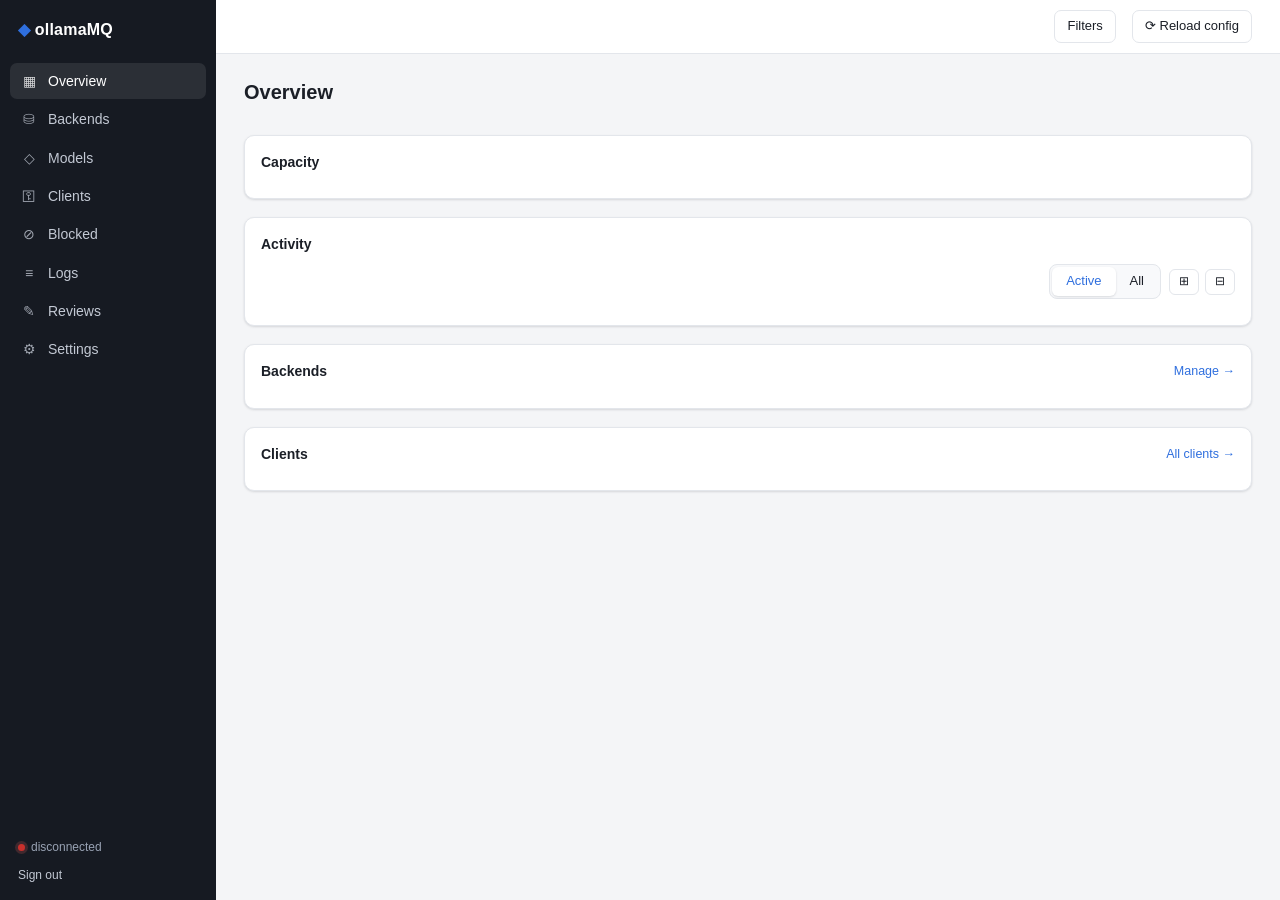
==== commit 80e0eb33: "v0.30.0 — conversations can be sent to an LLM review The conversation viewer gets ✎ Review: the conv" ====
--- a/src/web/index.html
+++ b/src/web/index.html
@@ -20,6 +20,7 @@
       <a href="#clients" data-page="clients"><span class="ico">⚿</span>Clients<span class="count" id="nav-clients"></span></a>
       <a href="#blocked" data-page="blocked"><span class="ico">⊘</span>Blocked<span class="count" id="nav-blocked"></span></a>
       <a href="#logs" data-page="logs"><span class="ico">≡</span>Logs<span class="count" id="nav-logs"></span></a>
+      <a href="#reviews" data-page="reviews"><span class="ico">✎</span>Reviews<span class="count" id="nav-reviews"></span></a>
       <a href="#settings" data-page="settings"><span class="ico">⚙</span>Settings<span class="count" id="nav-settings"></span></a>
     </nav>
     <div class="nav-foot">
@@ -147,9 +148,33 @@
             <option value="">All</option><option value="awaiting">Awaiting response</option><option value="CTL">Control</option>
           </select>
           <label class="check"><input type="checkbox" id="log-pause"> Pause</label>
+          <span class="chip" id="log-scope" hidden></span>
         </div>
       </div>
       <div class="panel flush" id="logs"></div>
+    </section>
+
+    <section class="page" id="page-reviews">
+      <div class="page-h">
+        <h1>Reviews</h1>
+        <div class="toolbar">
+          <input type="search" id="rv-filter" placeholder="Filter by conversation, client, prompt, model…" autocomplete="off">
+          <div class="seg" id="rv-show" role="radiogroup" aria-label="Reviews shown">
+            <label><input type="radio" name="rv-show" value="all" checked><span>All</span></label>
+            <label><input type="radio" name="rv-show" value="open"><span>Pending</span></label>
+            <label><input type="radio" name="rv-show" value="done"><span>Finished</span></label>
+          </div>
+          <button class="btn" data-action="rv-prompts" title="The prompts a review can start from">Prompts…</button>
+        </div>
+      </div>
+      <p class="hint">Send a conversation here with <b>✎ Review</b> in the conversation viewer. A review runs only on an idle
+        backend — one that has served no user for the quiet time set in <a href="#settings">Settings</a> — and never
+        holds a user request back.</p>
+      <div id="rv-banner"></div>
+      <div class="rv-split">
+        <div class="panel flush" id="rv-list"></div>
+        <div class="panel" id="rv-detail"></div>
+      </div>
     </section>
 
     <section class="page" id="page-settings">
@@ -172,7 +197,7 @@
 <dialog id="dlg-filters">
   <form method="dialog">
     <h3>Filters</h3>
-    <p>Applies to every panel on the Overview page.</p>
+    <p>Applies to every Overview panel and to the Logs list.</p>
     <div id="f-time"></div>
     <div id="f-mode"></div>
     <div class="ftwo"><div id="f-clients"></div><div id="f-backends"></div></div>
@@ -267,6 +292,36 @@
   </form>
 </dialog>
 
+<dialog id="dlg-review">
+  <form method="dialog" data-form="review">
+    <h3>Send to review</h3>
+    <p data-conv></p>
+    <div class="rv-past" data-past></div>
+    <label>Prompt <select name="prompt_id" autofocus></select></label>
+    <label>Prompt text <textarea name="prompt" rows="9" spellcheck="false"></textarea></label>
+    <p class="field-hint" data-edited></p>
+    <label>Model <input name="model" list="dl-review-models" autocomplete="off" spellcheck="false" required placeholder="e.g. qwen3:32b"></label>
+    <datalist id="dl-review-models"></datalist>
+    <p class="field-hint" data-when></p>
+    <div class="dlg-actions"><button value="cancel" class="btn" formnovalidate>Cancel</button><button value="ok" class="btn primary">Send to review</button></div>
+  </form>
+</dialog>
+
+<dialog id="dlg-prompts">
+  <form method="dialog">
+    <h3>Review prompts</h3>
+    <p>The prompts a review starts from. Editing one changes future reviews only: each review keeps a copy of the text it was sent with.</p>
+    <div class="rp-list" data-list></div>
+    <div class="rp-edit" data-editor hidden>
+      <label>Name <input name="name" maxlength="80" autocomplete="off"></label>
+      <label>Text <textarea name="text" rows="12" spellcheck="false"></textarea></label>
+      <label class="check"><input type="checkbox" name="default"> The default for new reviews</label>
+      <div class="dlg-actions"><button type="button" class="btn" data-action="rp-cancel">Cancel</button><button type="button" class="btn primary" data-action="rp-save">Save prompt</button></div>
+    </div>
+    <div class="dlg-actions" data-foot><button type="button" class="btn" data-action="rp-new">+ New prompt</button><span style="flex:1"></span><button value="ok" class="btn primary">Done</button></div>
+  </form>
+</dialog>
+
 <dialog id="dlg-confirm">
   <form method="dialog">
     <h3 data-title>Are you sure?</h3>
@@ -279,13 +334,11 @@
   <div class="lv-head">
     <div class="lv-title"><b data-title>Conversation</b><span class="lv-sub" data-sub></span></div>
     <div class="lv-tools">
-      <div class="seg" id="lv-fmt" role="radiogroup" aria-label="Format" title="Raw stores as captured, Formatted as a transcript">
-        <label><input type="radio" name="lv-fmt" value="raw"><span>Raw</span></label>
-        <label><input type="radio" name="lv-fmt" value="fmt"><span>Formatted</span></label>
-      </div>
       <label class="inc" title="incremental: each request shows only what it added; unchecked: the full prompt with re-sent messages dimmed"><input type="checkbox" id="lv-inc" data-action="lv-inc"> Incremental</label>
       <label class="inc" title="auto-refresh: check for new turns every few seconds — open blocks, folds and your scroll position are kept"><input type="checkbox" id="lv-auto" data-action="lv-auto"> Auto-refresh</label>
-      <button class="btn sm" id="lv-dl" title="download this conversation (the format above decides which)">⤓ Download</button>
+      <button class="btn sm" id="lv-dl" title="download the whole conversation as stored (one JSONL line)">⤓ Raw log</button>
+      <button class="btn sm" id="lv-review" title="send this conversation to an LLM review">✎ Review</button>
+      <button class="btn sm danger lv-del" id="lv-del" title="delete this conversation from the log (asks to confirm)">Delete</button>
       <button class="btn sm" id="lv-jump" title="show the request tree">≣ Jump</button>
       <button class="btn sm" id="lv-reload" title="reload — pull in the newest turns">⟳</button>
       <div class="lv-nav">
--- a/src/web/app.css
+++ b/src/web/app.css
@@ -228,6 +228,8 @@
 .btn.primary:hover { filter: brightness(1.08); }
 .btn.danger { color: var(--bad); }
 .btn.danger.solid, dialog .btn.danger { background: var(--bad); border-color: var(--bad); color: #fff; }
+/* The viewer's Delete stays quiet until a first click arms it. */
+dialog .btn.danger.lv-del:not(.armed) { background: var(--surface); border-color: var(--border); color: var(--bad); }
 .btn.sm { font-size: 12px; padding: 3px 9px; border-radius: 6px; }
 .btn.on-vip { background: var(--vip-soft); color: var(--vip); border-color: transparent; }
 .btn.on-boost { background: var(--warn-soft); color: var(--warn); border-color: transparent; }
@@ -535,6 +537,10 @@
 .chips { display: inline-flex; flex-wrap: wrap; gap: 4px; }
 .chip { font: 11.5px var(--mono); padding: 1px 7px; border-radius: 9px; background: var(--surface-2); border: 1px solid var(--border); color: var(--muted); white-space: nowrap; }
 .chip.off { text-decoration: line-through; color: var(--bad); background: var(--bad-soft); border-color: transparent; }
+/* The scope chip on the Logs toolbar: it is only ever drawn while the Filters
+   scope is doing something, so it wears the same accent as the button that set
+   it rather than the grey of an ordinary chip. */
+.chip.on { color: var(--accent); background: var(--accent-soft); border-color: transparent; }
 tr.is-hidden td .mono { color: var(--faint); text-decoration: line-through; }
 .model-hidden { opacity: .6; border-style: dashed; }
 .model-hidden .name { text-decoration: line-through; }
@@ -638,8 +644,19 @@
 .q-track .seg { border-radius: 4px; min-width: 10px; }
 .q-track .seg.q { background: color-mix(in srgb, var(--c) 42%, transparent); border: 2px dashed var(--c); }
 .bar-gap { width: 1px; align-self: stretch; background: var(--border); margin: 0 4px; }
-.legend { display: flex; flex-wrap: wrap; gap: 4px 16px; margin-top: 12px; font-size: 12px; color: var(--muted); }
+.legend { display: flex; flex-wrap: wrap; gap: 4px 14px; margin-top: 12px; font-size: 12px; color: var(--muted); }
 .legend span { display: inline-flex; align-items: center; }
+.legend .sw { margin-right: 5px; }
+/* The stage key squares: a stage chip is square on purpose (a rounded end blurs
+   where a stage stops), so its swatch is square too — identity swatches keep
+   the round shape that means “this is a client”. */
+.legend .sw.w, .legend .sw.p, .legend .sw.g, .legend .sw.e, .legend .sw.c { border-radius: 0; }
+.legend .sw.w { background: var(--accent-soft); border: 1px solid var(--accent); }
+.legend .sw.p { background: var(--warn); }
+.legend .sw.g { background: var(--decode); }
+.legend .sw.e { background: var(--bad); }
+.legend .sw.c { background: repeating-linear-gradient(135deg, var(--compact) 0 3px,
+    color-mix(in srgb, var(--compact) 40%, transparent) 3px 6px); }
 
 .free-chip {
   font-size: 11.5px; font-weight: 650; padding: 2px 9px; border-radius: 9px;
@@ -773,16 +790,6 @@
 .tl-track .now { position: absolute; right: 0; top: -1px; bottom: -1px;
   border-left: 1px solid var(--muted); }
 .tl-foot { padding: 7px 0 0; font-size: 11.5px; color: var(--faint); }
-.tl-legend { display: flex; flex-wrap: wrap; gap: 4px 14px; padding: 8px 0 0;
-  font-size: 11.5px; color: var(--muted); }
-.tl-legend .sw { margin-right: 4px; }
-.tl-legend .sw { border-radius: 0; }
-.tl-legend .sw.w { background: var(--accent-soft); border: 1px solid var(--accent); }
-.tl-legend .sw.p { background: var(--warn); }
-.tl-legend .sw.g { background: var(--decode); }
-.tl-legend .sw.e { background: var(--bad); }
-.tl-legend .sw.c { background: repeating-linear-gradient(135deg, var(--compact) 0 3px,
-    color-mix(in srgb, var(--compact) 40%, transparent) 3px 6px); }
 /* Details: one collapsible block per session. */
 .det-h { display: flex; align-items: baseline; gap: 7px; width: 100%; text-align: left;
   background: color-mix(in srgb, var(--c, var(--accent)) 7%, var(--surface));
@@ -854,6 +861,19 @@
 .tl-row:hover { background: color-mix(in srgb, var(--c, var(--accent)) 12%, transparent);
   outline: 1px dashed color-mix(in srgb, var(--c, var(--accent)) 50%, transparent);
   outline-offset: -1px; border-radius: 6px; }
+/* A conversation is drawn twice — a lane in the graph, a header in the list —
+   and both ends carry its data-key, so pointing at either lights both in that
+   conversation's own colour. It is the lane's own hover cue (same 12% wash, same
+   dashed outline) mirrored onto the header, which is what makes the two ends
+   read as one thing. Hover never scrolls and never changes the Show filter: a
+   header that is off-screen, or hidden behind "Active", simply stays dark. */
+.tl-row.x-hi { background: color-mix(in srgb, var(--c, var(--accent)) 12%, transparent);
+  outline: 1px dashed color-mix(in srgb, var(--c, var(--accent)) 50%, transparent);
+  outline-offset: -1px; border-radius: 6px; }
+.tl-row.x-hi .tl-lab { color: var(--text); }
+.det-h.x-hi { background: color-mix(in srgb, var(--c, var(--accent)) 12%, var(--surface));
+  outline: 1px dashed color-mix(in srgb, var(--c, var(--accent)) 50%, transparent);
+  outline-offset: -1px; }
 .det-h.flash { animation: detflash 1.2s ease-out; }
 @keyframes detflash {
   from { box-shadow: 0 0 0 2px var(--c, var(--accent)); }
@@ -937,36 +957,57 @@
 .lv-rail-h { display: flex; flex-wrap: wrap; align-items: center; column-gap: 6px; row-gap: 4px; margin: 0 2px 8px; }
 .lv-rail-h h4 { margin: 0 auto 0 0; }
 .lv-rail-h .btn { height: 24px; padding: 2px 7px; font-size: 11px; }
-/* The jump tree: request -> request/response -> message -> tool call. Every
-   node carries the timestamp it was measured at, so the outline reads as the
-   timeline it is, and every level is click-through to the block it names. */
+/* The jump tree: a request folds to one line; opened, its rows group under a
+   REQ head (what it sent) and a RESP head (what it got). Every node carries the
+   moment or the length it was measured at, so the outline reads as the
+   timeline it is, and every row is click-through to the block it names. */
 /* Tight columns: the rail is a timeline outline, not a file tree — the indent
-   only has to show three levels, and every pixel of it is taken from the snippet. */
-.lv-node { display: flex; gap: 6px; align-items: baseline; width: 100%; text-align: left; cursor: pointer;
-  border: 0; background: none; padding: 5px 8px; border-radius: 6px; cursor: pointer;
-  font: 12px var(--mono); color: var(--text); }
+   only has to show the groups, and every pixel of it is given to the snippet. */
+.lv-node { display: flex; gap: 4px; align-items: baseline; width: 100%; text-align: left; cursor: pointer;
+  border: 0; background: none; padding: 3px 4px; border-radius: 6px;
+  font: 10.5px var(--mono); color: var(--text); }
 .lv-node:hover, .lv-node.on { background: var(--accent-soft); }
-.lv-node .car { flex: none; width: 10px; color: var(--faint); font-size: 10px; }
-.lv-node .when { flex: none; width: 44px; text-align: right; font: 600 9.5px var(--mono); color: var(--faint); }
-.lv-node .tag { flex: none; width: 58px; white-space: nowrap; font: 700 9.5px var(--mono); letter-spacing: .05em; text-transform: uppercase; }
+.lv-node .car { flex: none; width: 8px; color: var(--faint); font-size: 10px; }
+/* A turn, a run and an idle gap always carry a moment, so the clock column is
+   sized for the longest of them (`+10m 06s`) and never wraps onto two lines.
+   A row with no time of its own renders no clock cell — an empty column aligned
+   with nothing and ate the snippet. */
+.lv-node .when { flex: none; width: 52px; text-align: right; white-space: nowrap;
+  font: 600 10px var(--mono); font-variant-numeric: tabular-nums; color: var(--faint); }
+.lv-node .when:empty { display: none; }
+.lv-node .tag { flex: 0 0 auto; width: auto; min-width: 34px; white-space: nowrap;
+  font: 700 10px var(--mono); letter-spacing: .04em; text-transform: uppercase; }
 .lv-node.user .tag { color: var(--accent); } .lv-node.asst .tag { color: var(--ok); }
 .lv-node.tool .tag { color: var(--warn); } .lv-node.sys .tag { color: var(--vip); }
-.lv-node.req .tag { color: var(--muted); }
-.lv-node.turn .tag { color: var(--text); }
+.lv-node.turn .tag { color: var(--text); } .lv-node.run .tag { color: var(--text); }
 .lv-node.gapnode { color: var(--faint); } .lv-node.gapnode .tag { color: var(--faint); }
-.lv-node .snip { font: 12px var(--mono); white-space: nowrap; overflow: hidden; text-overflow: ellipsis;
+.lv-node .snip { font: 10.5px var(--mono); white-space: nowrap; overflow: hidden; text-overflow: ellipsis;
   flex: 1 1 auto; min-width: 0; }
-.lv-node.l2 { padding-left: 10px; } .lv-node.l3 { padding-left: 18px; }
-.lv-node.l3 .tag { width: 40px; }
-/* Message and RESP rows share one column geometry at whatever level they sit,
-   so a RESP label never stands out from the messages beside it. */
-.lv-node.sub .tag { width: 40px; }
-/* The message rows borrow their chip box from the body .msg rule (same class
-   name); the answer row wears the same box — it stands in for a message too,
-   and it must light up (accent-soft above) the same way when it scrolls in. */
-.lv-node.resp { border: 1px solid var(--border); border-radius: 8px; }
-.lv-node.resp:not(.on):not(:hover) { background: var(--surface); }
-.lv-node.run .tag { color: var(--text); }
+/* The indent is the group guide — 9px a level, not the 8/10/18 the fixed
+   columns used to stack up to on top of the snippet's own room. */
+.lv-node.l2, .lv-node.l3, .lv-node.l4 { padding-left: 2px; }
+.lv-grp { margin-left: 5px; padding-left: 4px; border-left: 1px solid var(--border); }
+/* REQ and RESP wear a background tint each — never a border, because a border
+   is what a body transcript block wears, and a bordered head beside bordered
+   children reads as two siblings instead of one group. A head carries its own
+   length after the label, in the same faint voice, in a column that is only as
+   wide as the lengths it holds. */
+.lv-node.head .when, .lv-node.sub .when { width: auto; min-width: 26px; text-align: left; }
+.lv-node.reqh { background: var(--accent-soft); } .lv-node.resph { background: var(--ok-soft); }
+.lv-node.reqh .tag { color: var(--accent); } .lv-node.resph .tag { color: var(--ok); }
+/* The plain tint is the head's resting look, so hover and the scroll mark have
+   to step past it or the row you are on would read as any other. */
+.lv-node.reqh:hover, .lv-node.reqh.on { background: color-mix(in srgb, var(--accent) 22%, var(--surface)); }
+.lv-node.resph:hover, .lv-node.resph.on { background: color-mix(in srgb, var(--ok) 22%, var(--surface)); }
+/* Message rows are rows of the tree, not transcript blocks: they dropped the
+   body `.msg` chip (same class name used to buy it) so only their head tints. */
+.lv-node.sub { border: 0; background: none; margin: 0; border-radius: 0; }
+/* That flatten also cancelled the shared `.lv-node:hover` tint, so a message row
+   never answered to the pointer. It now wears 7% ink — neutral on purpose: the
+   accent/ok tints already say which end of a request a row is, and `--accent-soft`
+   already means "this is where I jumped". A selected row keeps its mark: hovering
+   the row you jumped to must not erase the reason you are looking at it. */
+.lv-node.sub:not(.on):hover { background: color-mix(in srgb, var(--text) 7%, transparent); }
 .lv-node .tb { flex: none; margin-left: 6px; }
 .lv-node .snip .u { color: var(--accent); } .lv-node .snip .t { color: var(--ok); }
 /* The viewer header carries the Show-incremental switch beside Raw/Formatted;
@@ -1133,3 +1174,82 @@
 .rline .badge.bad, .rline .badge.warn { margin-left: 6px; }
 .det-row .badge.bad, .det-row .badge.warn { margin-left: 8px; }
 .set-c .seg { margin: 0; }
+
+/* --- Reviews: a list of reviews beside the one being read. --------------- */
+textarea {
+  font: 12.5px/1.5 var(--mono); color: var(--text); background: var(--surface);
+  border: 1px solid var(--border); border-radius: 7px; padding: 8px 10px; resize: vertical;
+}
+textarea:focus { outline: 2px solid var(--accent-soft); border-color: var(--accent); }
+dialog label:not(.check) textarea { display: block; width: 100%; margin-top: 5px; font-weight: 400; }
+#rv-filter { width: 300px; }
+.note.bad-note { background: var(--bad-soft); color: var(--bad); border-color: transparent; }
+.rv-split { display: grid; grid-template-columns: minmax(260px, 360px) minmax(0, 1fr); gap: 18px; align-items: start; }
+.rv-split > .panel { margin-bottom: 0; }
+#rv-list { max-height: calc(100vh - 220px); overflow-y: auto; }
+.rv-rows { display: flex; flex-direction: column; }
+.rv-row {
+  display: flex; flex-direction: column; gap: 3px; width: 100%; text-align: left; font: inherit; color: var(--text);
+  background: var(--surface); border: 0; border-bottom: 1px solid var(--border); border-left: 3px solid transparent;
+  padding: 10px 14px 10px 11px; cursor: pointer; min-width: 0;
+}
+.rv-row:last-child { border-bottom: 0; }
+.rv-row:hover { background: var(--surface-2); }
+.rv-row.sel { background: var(--accent-soft); border-left-color: var(--accent); }
+.rv-row .rv-top { display: flex; align-items: center; gap: 8px; min-width: 0; }
+.rv-row .rv-top b { overflow: hidden; text-overflow: ellipsis; white-space: nowrap; }
+.rv-row .rv-top .dim { margin-left: auto; font-size: 12px; white-space: nowrap; }
+.rv-row .rv-sub { font-size: 12px; overflow: hidden; text-overflow: ellipsis; white-space: nowrap; }
+#rv-detail { min-height: 240px; }
+#rv-detail.rv-none { display: flex; align-items: center; justify-content: center; }
+.rv-head { display: flex; justify-content: space-between; align-items: flex-start; gap: 12px; flex-wrap: wrap;
+  padding-bottom: 12px; margin-bottom: 14px; border-bottom: 1px solid var(--border); }
+.rv-head h2 { margin: 0; font-size: 16px; display: flex; align-items: center; gap: 8px; flex-wrap: wrap; }
+.rv-facts { display: flex; flex-wrap: wrap; gap: 4px 16px; margin-top: 8px; font-size: 12.5px; color: var(--muted); }
+.rv-tools { flex-wrap: wrap; }
+.rv-wait { color: var(--muted); display: flex; align-items: center; gap: 10px; }
+.rv-wait .spin { display: inline-block; flex: none; border-color: var(--accent); border-right-color: transparent; }
+.rv-prompt { margin-top: 18px; border-top: 1px solid var(--border); padding-top: 12px; }
+.rv-prompt summary { cursor: pointer; color: var(--muted); font-size: 12.5px; font-weight: 600; }
+.rv-prompt pre { white-space: pre-wrap; word-break: break-word; max-height: 320px; overflow: auto; margin: 10px 0 0;
+  font: 12px/1.5 var(--mono); background: var(--surface-2); border: 1px solid var(--border); border-radius: 8px; padding: 10px 12px; }
+/* A review's answer: Markdown drawn small, at reading width. */
+.md { line-height: 1.6; max-width: 820px; overflow-wrap: anywhere; }
+.md h3, .md h4 { margin: 18px 0 6px; font-size: 14.5px; }
+.md h4 { font-size: 13.5px; color: var(--muted); }
+.md > :first-child { margin-top: 0; }
+.md p { margin: 0 0 10px; }
+.md ul, .md ol { margin: 0 0 10px; padding-left: 22px; }
+.md li { margin: 2px 0; }
+.md code { background: var(--surface-2); border: 1px solid var(--border); border-radius: 4px; padding: 0 4px; }
+.md pre { background: var(--surface-2); border: 1px solid var(--border); border-radius: 8px; padding: 10px 12px; overflow-x: auto; }
+.md pre code { background: none; border: 0; padding: 0; }
+.md blockquote { margin: 0 0 10px; padding: 2px 12px; border-left: 3px solid var(--border); color: var(--muted); }
+#dlg-review { width: min(640px, calc(100vw - 32px)); }
+#dlg-review textarea { min-height: 160px; max-height: 45vh; }
+.rv-past { margin: 0 0 14px; display: flex; flex-direction: column; gap: 4px; }
+.rv-past:empty { display: none; }
+.rv-past-h { font-size: 12.5px; font-weight: 600; color: var(--muted); }
+.rv-past a { font-size: 12.5px; color: var(--text); text-decoration: none; display: flex; align-items: center; gap: 6px; min-width: 0; }
+.rv-past a:hover { color: var(--accent); }
+#dlg-prompts { width: min(720px, calc(100vw - 32px)); }
+#dlg-prompts textarea { min-height: 220px; max-height: 50vh; }
+.rp-list { display: flex; flex-direction: column; border: 1px solid var(--border); border-radius: 8px; max-height: 50vh; overflow-y: auto; }
+.rp-row { display: flex; gap: 12px; align-items: flex-start; padding: 10px 12px; border-bottom: 1px solid var(--border); }
+.rp-row:last-child { border-bottom: 0; }
+.rp-main { flex: 1; min-width: 0; }
+.rp-preview { font-size: 12px; color: var(--faint); margin-top: 3px; overflow: hidden; display: -webkit-box;
+  -webkit-line-clamp: 2; -webkit-box-orient: vertical; }
+@media (max-width: 900px) {
+  .rv-split { grid-template-columns: minmax(0, 1fr); gap: 12px; }
+  #rv-list { max-height: 45vh; }
+}
+@media (max-width: 720px) {
+  #rv-filter { width: 100%; }
+  .rp-row { flex-direction: column; gap: 8px; }
+}
+/* A section the prompt editor hides must stay hidden: these blocks set their own display. */
+#dlg-prompts [hidden] { display: none !important; }
+/* Per-row Delete is a quiet button; the two-click confirm is where it turns red. */
+#dlg-prompts .rp-row .btn.danger { background: var(--surface); border-color: var(--border); color: var(--bad); }
+#dlg-prompts .rp-row .btn.danger:disabled { opacity: .45; cursor: default; }
